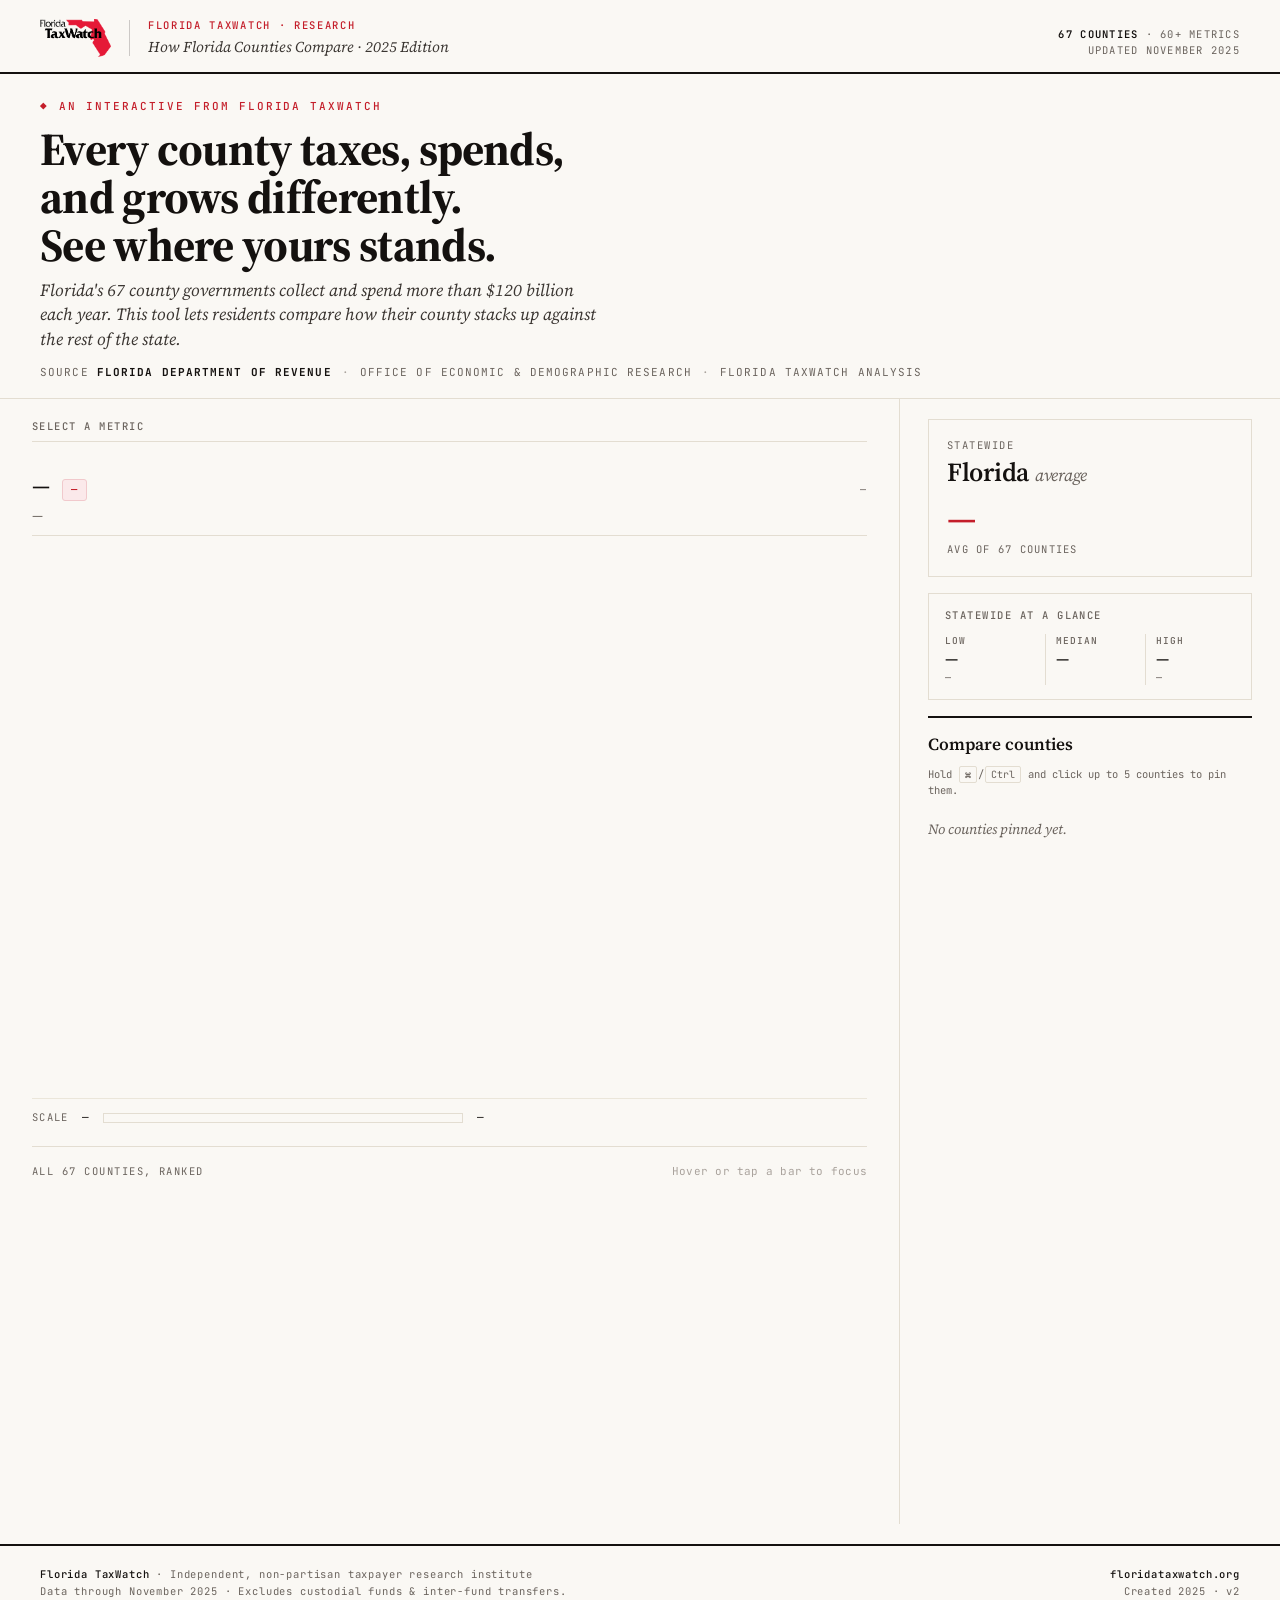
==== index.html @ e5dcfdbc "Add files via upload" ====
<!DOCTYPE html>
<html lang="en">
<head>
<meta charset="UTF-8">
<meta name="viewport" content="width=device-width, initial-scale=1.0">
<title>How Florida Counties Compare · Florida TaxWatch</title>
<link rel="icon" type="image/svg+xml" href="./assets/fl-favicon.svg">
<link href="https://fonts.googleapis.com/css2?family=Source+Serif+4:opsz,wght@8..60,400;8..60,600;8..60,700&family=Inter:wght@400;500;600;700&family=JetBrains+Mono:wght@400;500&display=swap" rel="stylesheet">
<script src="https://d3js.org/d3.v7.min.js"></script>
<style>
  :root {
    --red:       #c41e2a;
    --red-dark:  #8f1620;
    --red-deep:  #5c0e16;
    --ink:       #14110f;
    --ink-mid:   #3b3632;
    --ink-soft:  #6b645e;
    --ink-faint: #a9a29c;
    --paper:     #faf8f4;
    --paper-2:   #f2ede4;
    --rule:      #e3ddd1;
    --rule-soft: #ebe6da;
    --navy:      #1a365d;
    --ok:        #2d6a4f;
    --serif:     "Source Serif 4", Georgia, "Times New Roman", serif;
    --sans:      "Inter", -apple-system, BlinkMacSystemFont, "Segoe UI", sans-serif;
    --mono:      "JetBrains Mono", ui-monospace, "SF Mono", Consolas, monospace;
  }
  *, *::before, *::after { box-sizing: border-box; }
  html, body { margin: 0; padding: 0; background: var(--paper); color: var(--ink); font-family: var(--sans); font-size: 15px; line-height: 1.5; -webkit-font-smoothing: antialiased; }

  .masthead { border-bottom: 2px solid var(--ink); padding: 18px 40px 14px; display: flex; align-items: flex-end; justify-content: space-between; gap: 32px; background: var(--paper); }
  .masthead-left { display: flex; align-items: center; gap: 18px; }
  .masthead img { height: 38px; width: auto; }
  .masthead .brand-rule { width: 1px; height: 36px; background: var(--ink); opacity: 0.2; }
  .masthead .brand-text { display: flex; flex-direction: column; }
  .masthead .kicker { font-family: var(--mono); font-size: 10.5px; letter-spacing: 0.16em; text-transform: uppercase; color: var(--red); font-weight: 500; }
  .masthead .edition { font-family: var(--serif); font-size: 15px; color: var(--ink-mid); font-style: italic; margin-top: 2px; }
  .masthead-right { font-family: var(--mono); font-size: 10.5px; letter-spacing: 0.12em; text-transform: uppercase; color: var(--ink-soft); text-align: right; }
  .masthead-right strong { color: var(--ink); font-weight: 600; }

  .headline-wrap { padding: 24px 40px 18px; border-bottom: 1px solid var(--rule); max-width: 1600px; margin: 0 auto; }
  .eyebrow { font-family: var(--mono); font-size: 11px; letter-spacing: 0.18em; text-transform: uppercase; color: var(--red); font-weight: 500; margin-bottom: 10px; }
  .eyebrow::before { content: "◆"; margin-right: 10px; color: var(--red); }
  h1.headline { font-family: var(--serif); font-size: clamp(30px, 3.6vw, 46px); font-weight: 700; line-height: 1.05; letter-spacing: -0.015em; margin: 0 0 8px; color: var(--ink); max-width: 24ch; text-wrap: balance; }
  .deck { font-family: var(--serif); font-size: 17px; font-weight: 400; font-style: italic; color: var(--ink-mid); max-width: 62ch; line-height: 1.45; margin: 0; text-wrap: pretty; }
  .byline { font-family: var(--mono); font-size: 11px; letter-spacing: 0.1em; text-transform: uppercase; color: var(--ink-soft); margin-top: 12px; }
  .byline .sep { color: var(--ink-faint); margin: 0 10px; }

  .main { display: grid; grid-template-columns: minmax(0, 1fr) 380px; gap: 0; max-width: 1600px; margin: 0 auto; }
  .map-col { border-right: 1px solid var(--rule); padding: 20px 32px 32px; min-width: 0; }
  .side-col { padding: 20px 28px 32px; background: var(--paper); }

  .metric-picker-wrap { margin-bottom: 10px; }
  .picker-label { display: block; font-family: var(--mono); font-size: 10.5px; letter-spacing: 0.14em; text-transform: uppercase; color: var(--ink-soft); margin-bottom: 6px; font-weight: 500; }
  .group-tabs { display: flex; flex-wrap: wrap; gap: 0; border-bottom: 1px solid var(--rule); margin-bottom: 10px; }
  .group-tab { font-family: var(--sans); font-size: 13px; font-weight: 500; color: var(--ink-soft); background: none; border: none; padding: 8px 14px 10px; cursor: pointer; border-bottom: 2px solid transparent; margin-bottom: -1px; transition: all 0.15s ease; }
  .group-tab:hover { color: var(--ink); }
  .group-tab.active { color: var(--red); border-bottom-color: var(--red); font-weight: 600; }

  .metric-row { display: flex; flex-wrap: wrap; gap: 6px; margin-bottom: 16px; }
  .metric-chip { font-family: var(--sans); font-size: 12.5px; padding: 6px 12px; border: 1px solid var(--rule); background: var(--paper); color: var(--ink-mid); border-radius: 999px; cursor: pointer; transition: all 0.12s ease; white-space: nowrap; font-weight: 500; }
  .metric-chip:hover { border-color: var(--ink-soft); color: var(--ink); }
  .metric-chip.active { background: var(--ink); color: var(--paper); border-color: var(--ink); }

  /* Tighter readout — title row spans full width; meta-pill drops under year chip */
  .readout { padding: 4px 0 10px; border-bottom: 1px solid var(--rule); margin-bottom: 14px; }
  .readout-title-row { display: flex; align-items: baseline; gap: 12px; flex-wrap: wrap; margin-bottom: 6px; }
  .readout h2 { font-family: var(--serif); font-size: 22px; font-weight: 600; margin: 0; line-height: 1.2; letter-spacing: -0.01em; color: var(--ink); text-wrap: balance; flex: 0 1 auto; }
  .year-chip { font-family: var(--mono); font-size: 10.5px; letter-spacing: 0.1em; text-transform: uppercase; color: var(--red); background: #fbe9ea; border: 1px solid #f1c9cc; padding: 2px 8px; border-radius: 3px; font-weight: 500; white-space: nowrap; }
  .readout .meta-pill { font-family: var(--mono); font-size: 10px; letter-spacing: 0.1em; text-transform: uppercase; color: var(--ink-soft); white-space: nowrap; margin-left: auto; }
  .readout .meta-pill strong { color: var(--ink); font-weight: 600; }
  .readout .readout-sub { font-family: var(--serif); font-style: italic; font-size: 13.5px; color: var(--ink-soft); line-height: 1.4; max-width: 90ch; margin: 0; }

  /* Centered variant for special (pie/line) views — title fills width, no meta pill in header, year chip drops to its own line */
  .readout.readout-centered .readout-title-row { justify-content: center; flex-direction: column; align-items: center; gap: 6px; }
  .readout.readout-centered .readout-title-row h2 { text-align: center; }
  .readout.readout-centered .meta-pill { display: none; }
  .readout.readout-centered .readout-sub { text-align: center; max-width: 70ch; margin: 0 auto; }

  /* Source caption under special chart */
  .chart-caption { font-family: var(--mono); font-size: 10.5px; letter-spacing: 0.08em; color: var(--ink-soft); text-align: center; padding: 10px 12px 0; line-height: 1.5; max-width: 80ch; margin: 0 auto; }

  .map-frame { position: relative; background: var(--paper); display: flex; flex-direction: column; }
  .map-frame.has-map { min-height: 500px; }
  #florida-map, #special-chart { width: 100%; height: 540px; display: block; }
  #special-chart { display: none; }
  .county-path { fill: var(--rule-soft); stroke: var(--paper); stroke-width: 0.6; cursor: pointer; transition: opacity 0.15s ease, stroke-width 0.12s ease; }
  .county-path:hover { stroke: var(--ink); stroke-width: 1.4; }
  .county-path.selected { stroke: var(--ink); stroke-width: 2; }
  .county-path.compared { stroke: var(--red); stroke-width: 2; }
  .county-path.city-host { stroke: var(--red); stroke-width: 1.6; }

  /* Special charts */
  .sc-axis text { font-family: var(--mono); font-size: 10px; fill: var(--ink-soft); }
  .sc-axis line, .sc-axis path { stroke: var(--rule); }
  .sc-gridline { stroke: var(--rule-soft); stroke-dasharray: 2 3; }
  .sc-area { opacity: 0.85; }
  .sc-line { fill: none; stroke-width: 2; }
  .sc-label { font-family: var(--sans); font-size: 11px; font-weight: 500; fill: var(--ink); }
  .sc-pie-label { font-family: var(--sans); font-size: 12px; fill: var(--ink); }
  .sc-pie-pct { font-family: var(--serif); font-size: 15px; font-weight: 600; fill: var(--ink); }
  .sc-pie-slice { stroke: var(--paper); stroke-width: 2; }

  .legend { display: flex; align-items: center; gap: 14px; padding: 10px 0 0; border-top: 1px solid var(--rule-soft); margin-top: 8px; }
  .legend-title { font-family: var(--mono); font-size: 10.5px; letter-spacing: 0.12em; text-transform: uppercase; color: var(--ink-soft); }
  .legend-bar { display: flex; flex: 1; max-width: 360px; height: 10px; border: 1px solid var(--rule); }
  .legend-bar > div { flex: 1; height: 100%; }
  .legend-ends { font-family: var(--mono); font-size: 11px; color: var(--ink); font-variant-numeric: tabular-nums; }

  .tooltip { position: fixed; background: var(--ink); color: var(--paper); padding: 10px 14px; border-radius: 2px; pointer-events: none; font-size: 12.5px; line-height: 1.4; z-index: 1000; opacity: 0; transition: opacity 0.12s; max-width: 300px; box-shadow: 0 6px 24px rgba(0,0,0,0.18); }
  .tooltip.visible { opacity: 1; }
  .tooltip .tt-name { font-family: var(--serif); font-size: 15px; font-weight: 600; margin-bottom: 4px; }
  .tooltip .tt-value { font-family: var(--mono); font-size: 14px; color: #ffb8b8; font-weight: 500; margin: 3px 0; }
  .tooltip .tt-paired { font-family: var(--mono); font-size: 12px; color: #c9bfb5; margin-top: 2px; }
  .tooltip .tt-rank { font-family: var(--mono); font-size: 10.5px; letter-spacing: 0.1em; text-transform: uppercase; color: #c9bfb5; margin-top: 4px; }
  .tooltip .tt-hint { font-family: var(--mono); font-size: 10px; color: #9b928a; margin-top: 6px; letter-spacing: 0.08em; text-transform: uppercase; }

  .focus-card { border: 1px solid var(--rule); padding: 18px; margin-bottom: 16px; background: var(--paper); }
  .focus-card.empty { background: var(--paper-2); border-style: dashed; }
  .focus-eyebrow { font-family: var(--mono); font-size: 10.5px; letter-spacing: 0.14em; text-transform: uppercase; color: var(--ink-soft); margin-bottom: 4px; }
  .focus-name { font-family: var(--serif); font-size: 26px; font-weight: 600; line-height: 1.1; letter-spacing: -0.01em; color: var(--ink); margin: 0 0 14px; }
  .focus-name .county-word { font-style: italic; font-weight: 400; color: var(--ink-soft); font-size: 17px; }
  .focus-value { font-family: var(--serif); font-size: 36px; font-weight: 700; color: var(--red); line-height: 1; letter-spacing: -0.02em; font-variant-numeric: tabular-nums; }
  .focus-value-label { font-family: var(--mono); font-size: 10.5px; letter-spacing: 0.12em; text-transform: uppercase; color: var(--ink-soft); margin-top: 6px; }
  .focus-paired { margin-top: 12px; padding-top: 10px; border-top: 1px dashed var(--rule); }
  .focus-paired .fp-label { font-family: var(--mono); font-size: 10px; letter-spacing: 0.12em; text-transform: uppercase; color: var(--ink-soft); }
  .focus-paired .fp-value { font-family: var(--serif); font-size: 20px; font-weight: 600; color: var(--ink-mid); }
  .focus-stats { display: grid; grid-template-columns: repeat(2, 1fr); gap: 14px; margin-top: 14px; padding-top: 12px; border-top: 1px solid var(--rule-soft); }
  .stat-label { font-family: var(--mono); font-size: 10px; letter-spacing: 0.12em; text-transform: uppercase; color: var(--ink-soft); margin-bottom: 4px; }
  .stat-value { font-family: var(--serif); font-size: 19px; font-weight: 600; color: var(--ink); line-height: 1.1; }
  .stat-value.pos { color: var(--red); }
  .stat-value.neg { color: var(--ok); }

  .percentile { margin-top: 12px; }
  .percentile-track { position: relative; height: 4px; background: var(--rule); }
  .percentile-fill { position: absolute; left: 0; top: 0; height: 100%; background: var(--red); }
  .percentile-tick { position: absolute; top: -3px; width: 2px; height: 10px; background: var(--ink); transform: translateX(-1px); }
  .percentile-labels { display: flex; justify-content: space-between; font-family: var(--mono); font-size: 9.5px; letter-spacing: 0.1em; text-transform: uppercase; color: var(--ink-soft); margin-top: 6px; }

  .strip { border: 1px solid var(--rule); padding: 14px 16px; margin-bottom: 16px; background: var(--paper); }
  .strip-title { font-family: var(--mono); font-size: 10.5px; letter-spacing: 0.14em; text-transform: uppercase; color: var(--ink-soft); margin-bottom: 10px; font-weight: 500; }
  .strip-row { display: grid; grid-template-columns: repeat(3, 1fr); gap: 10px; }
  .strip-cell { border-left: 1px solid var(--rule); padding-left: 10px; }
  .strip-cell:first-child { border-left: none; padding-left: 0; }
  .strip-cell .sc-label { font-family: var(--mono); font-size: 9.5px; letter-spacing: 0.1em; text-transform: uppercase; color: var(--ink-soft); margin-bottom: 2px; }
  .strip-cell .sc-value { font-family: var(--serif); font-size: 16px; font-weight: 600; color: var(--ink); line-height: 1.1; }
  .strip-cell .sc-county { font-family: var(--mono); font-size: 10px; color: var(--ink-soft); margin-top: 2px; }

  .compare { border-top: 2px solid var(--ink); padding-top: 14px; }
  .compare-head { display: flex; justify-content: space-between; align-items: baseline; margin-bottom: 10px; }
  .compare-head h3 { font-family: var(--serif); font-size: 17px; font-weight: 600; margin: 0; }
  .compare-hint { font-family: var(--mono); font-size: 10.5px; color: var(--ink-soft); margin-bottom: 10px; line-height: 1.5; }
  .compare-hint kbd { font-family: var(--mono); font-size: 10px; padding: 1px 5px; border: 1px solid var(--rule); background: var(--paper); border-radius: 2px; margin: 0 1px; }
  .compare-row { display: grid; grid-template-columns: 16px 1fr auto; gap: 10px; align-items: center; padding: 8px 0; border-bottom: 1px solid var(--rule-soft); }
  .compare-row:last-child { border-bottom: none; }
  .compare-row .swatch { width: 8px; height: 8px; border-radius: 50%; }
  .compare-row .cr-name { font-family: var(--serif); font-size: 15px; font-weight: 500; }
  .compare-row .cr-value { font-family: var(--mono); font-size: 13px; font-weight: 500; font-variant-numeric: tabular-nums; text-align: right; }
  .compare-row .cr-rank { font-family: var(--mono); font-size: 10px; color: var(--ink-soft); letter-spacing: 0.08em; text-transform: uppercase; }
  .compare-bar-wrap { grid-column: 1 / -1; height: 4px; background: var(--rule-soft); margin-top: 6px; }
  .compare-bar-fill { height: 100%; }
  .compare-clear { font-family: var(--mono); font-size: 10.5px; letter-spacing: 0.1em; text-transform: uppercase; background: none; border: none; color: var(--ink-soft); cursor: pointer; padding: 2px 4px; }
  .compare-clear:hover { color: var(--red); }

  .ranked { margin-top: 20px; border-top: 1px solid var(--rule); padding-top: 16px; }
  .ranked.hidden { display: none; }
  .ranked-title { font-family: var(--mono); font-size: 10.5px; letter-spacing: 0.14em; text-transform: uppercase; color: var(--ink-soft); margin-bottom: 12px; display: flex; justify-content: space-between; align-items: baseline; flex-wrap: wrap; gap: 10px; }
  .ranked-title .hint { text-transform: none; letter-spacing: 0.02em; color: var(--ink-faint); font-size: 11px; }
  .ranked-legend { display: flex; gap: 12px; font-family: var(--mono); font-size: 10px; color: var(--ink-soft); text-transform: uppercase; letter-spacing: 0.08em; }
  .ranked-legend .sw { display: inline-block; width: 10px; height: 10px; margin-right: 4px; vertical-align: middle; }
  .ranked-svg { width: 100%; height: 300px; display: block; }
  .ranked-svg .bar { fill: var(--red); opacity: 0.55; }
  .ranked-svg .bar.hot { opacity: 1; }
  .ranked-svg .bar.selected { fill: var(--ink); opacity: 1; }
  .ranked-svg .bar:hover { opacity: 0.85; }
  .ranked-svg .bar-paired { fill: var(--navy); opacity: 0.45; }
  .ranked-svg .label { font-family: var(--mono); font-size: 8.5px; fill: var(--ink-mid); }
  .ranked-svg .axis text { font-family: var(--mono); font-size: 10px; fill: var(--ink-soft); }
  .ranked-svg .axis line, .ranked-svg .axis path { stroke: var(--rule); }
  .ranked-svg .gridline { stroke: var(--rule-soft); stroke-dasharray: 2 3; }

  .colophon { border-top: 2px solid var(--ink); padding: 20px 40px; margin-top: 20px; font-family: var(--mono); font-size: 10.5px; letter-spacing: 0.08em; color: var(--ink-soft); line-height: 1.6; display: flex; justify-content: space-between; gap: 32px; flex-wrap: wrap; }
  .colophon strong { color: var(--ink); font-weight: 500; }

  @media (max-width: 1000px) {
    .main { grid-template-columns: 1fr; }
    .map-col { border-right: none; border-bottom: 1px solid var(--rule); }
    #florida-map, #special-chart { height: 440px; }
  }
</style>
</head>
<body>

<header class="masthead">
  <div class="masthead-left">
    <img src="./assets/ftw-logo-black.png" alt="Florida TaxWatch">
    <div class="brand-rule"></div>
    <div class="brand-text">
      <span class="kicker">Florida TaxWatch · Research</span>
      <span class="edition">How Florida Counties Compare · 2025 Edition</span>
    </div>
  </div>
  <div class="masthead-right">
    <strong>67 Counties</strong> · 60+ Metrics<br>
    Updated November 2025
  </div>
</header>

<section class="headline-wrap">
  <div class="eyebrow">An interactive from Florida TaxWatch</div>
  <h1 class="headline">Every county taxes, spends, and grows differently. See where yours stands.</h1>
  <p class="deck">Florida's 67 county governments collect and spend more than $120 billion each year. This tool lets residents compare how their county stacks up against the rest of the state.</p>
  <div class="byline">
    Source <strong style="color:var(--ink)">Florida Department of Revenue</strong><span class="sep">·</span>Office of Economic &amp; Demographic Research<span class="sep">·</span>Florida TaxWatch analysis
  </div>
</section>

<main class="main">
  <section class="map-col">
    <div class="metric-picker-wrap">
      <span class="picker-label">Select a metric</span>
      <div class="group-tabs" id="group-tabs"></div>
      <div class="metric-row" id="metric-row"></div>
    </div>

    <div class="readout">
      <div class="readout-title-row">
        <h2 id="metric-name">—</h2>
        <span class="year-chip" id="year-chip">—</span>
        <div class="meta-pill" id="metric-meta">—</div>
      </div>
      <div class="readout-sub" id="metric-desc">—</div>
    </div>

    <div class="map-frame">
      <svg id="florida-map" role="img" aria-label="Florida counties map"></svg>
      <svg id="special-chart" role="img" aria-label="Supplementary chart"></svg>
      <div class="legend" id="legend-wrap">
        <span class="legend-title">Scale</span>
        <span class="legend-ends" id="legend-min">—</span>
        <div class="legend-bar" id="legend-bar"></div>
        <span class="legend-ends" id="legend-max">—</span>
      </div>
      <div class="chart-caption" id="chart-caption" style="display:none;"></div>
    </div>

    <div class="ranked" id="ranked-wrap">
      <div class="ranked-title">
        <span>All 67 counties, ranked</span>
        <div class="ranked-legend" id="ranked-legend"></div>
        <span class="hint">Hover or tap a bar to focus</span>
      </div>
      <svg class="ranked-svg" id="ranked-chart"></svg>
    </div>
  </section>

  <aside class="side-col">
    <div class="focus-card" id="focus-card">
      <div class="focus-eyebrow" id="focus-eyebrow">STATEWIDE</div>
      <div class="focus-name" id="focus-name">Florida <span class="county-word">average</span></div>
      <div>
        <div class="focus-value" id="focus-value">—</div>
        <div class="focus-value-label" id="focus-value-label">AVG OF 67 COUNTIES</div>
      </div>
      <div class="focus-paired" id="focus-paired" style="display:none;">
        <div class="fp-label" id="fp-label">—</div>
        <div class="fp-value" id="fp-value">—</div>
      </div>
      <div class="focus-stats" id="focus-stats" style="display:none;">
        <div>
          <div class="stat-label">Rank</div>
          <div class="stat-value" id="stat-rank">—</div>
        </div>
        <div>
          <div class="stat-label">vs. statewide avg</div>
          <div class="stat-value" id="stat-vs-avg">—</div>
        </div>
      </div>
      <div class="percentile" id="percentile" style="display:none;">
        <div class="percentile-track">
          <div class="percentile-fill" id="percentile-fill"></div>
          <div class="percentile-tick" id="percentile-tick"></div>
        </div>
        <div class="percentile-labels">
          <span>Lowest</span>
          <span id="percentile-label">—</span>
          <span>Highest</span>
        </div>
      </div>
    </div>

    <div class="strip" id="strip">
      <div class="strip-title">Statewide at a glance</div>
      <div class="strip-row">
        <div class="strip-cell">
          <div class="sc-label">Low</div>
          <div class="sc-value" id="strip-min">—</div>
          <div class="sc-county" id="strip-min-c">—</div>
        </div>
        <div class="strip-cell">
          <div class="sc-label">Median</div>
          <div class="sc-value" id="strip-med">—</div>
        </div>
        <div class="strip-cell">
          <div class="sc-label">High</div>
          <div class="sc-value" id="strip-max">—</div>
          <div class="sc-county" id="strip-max-c">—</div>
        </div>
      </div>
    </div>

    <div class="compare">
      <div class="compare-head">
        <h3>Compare counties</h3>
        <button class="compare-clear" id="compare-clear" style="display:none;">Clear</button>
      </div>
      <div class="compare-hint">
        Hold <kbd>⌘</kbd>/<kbd>Ctrl</kbd> and click up to 5 counties to pin them.
      </div>
      <div id="compare-list">
        <div style="font-family:var(--serif); font-style:italic; font-size:14px; color:var(--ink-soft); padding:10px 0;">No counties pinned yet.</div>
      </div>
    </div>
  </aside>
</main>

<footer class="colophon">
  <div>
    <strong>Florida TaxWatch</strong> · Independent, non-partisan taxpayer research institute<br>
    Data through November 2025 · Excludes custodial funds &amp; inter-fund transfers.
  </div>
  <div style="text-align:right;">
    <strong>floridataxwatch.org</strong><br>
    Created 2025 · v2
  </div>
</footer>

<div class="tooltip" id="tooltip"></div>

<script src="./shared/florida-data.js"></script>
<script src="./shared/property-tax-data.js"></script>
<script src="./shared/municipal-expenditure-data.js"></script>
<script>
(async () => {
  const TT = document.getElementById('tooltip');
  const MAP = document.getElementById('florida-map');
  const SC = document.getElementById('special-chart');
  const { counties, geo, stats, METRICS } = await window.FloridaData.loadFlorida();
  const { fmt, fmtCompact } = window.FloridaData;

  // ── Aggregate city-level growth from per-county municipalGrowth arrays.
  // Produces c.cityGrowth50 — the median 10-yr growth across that county's
  // top cities (so the metric colors the map meaningfully).
  counties.forEach(c => {
    const arr = Array.isArray(c.municipalGrowth) ? c.municipalGrowth : [];
    const growths = arr.map(x => x && (x.growth2014_2024 ?? x.growth)).filter(v => v != null && !isNaN(v));
    if (growths.length) {
      const sorted = [...growths].sort((a, b) => a - b);
      c.cityGrowth50 = sorted[Math.floor(sorted.length / 2)];
      c.cityGrowth50Detail = arr;
    }
  });
  // Recompute stats + ranks for cityGrowth50
  {
    const key = 'cityGrowth50';
    const vals = counties.map(c => c[key]).filter(v => v != null);
    if (vals.length) {
      const sorted = [...vals].sort((a, b) => a - b);
      stats[key] = {
        min: sorted[0], max: sorted[sorted.length - 1],
        median: sorted[Math.floor(sorted.length / 2)],
        mean: vals.reduce((a, b) => a + b, 0) / vals.length, count: vals.length,
      };
      [...counties].filter(c => c[key] != null).sort((a, b) => b[key] - a[key])
        .forEach((c, i) => { c.ranks = c.ranks || {}; c.ranks[key] = i + 1; });
    }
  }

  // Build group map
  const groups = {};
  for (const [key, m] of Object.entries(METRICS)) {
    if (m.hidden) continue;
    (groups[m.group] = groups[m.group] || []).push({ key, ...m });
  }
  const groupOrder = ["Property tax", "Other taxes & fees", "County & Municipal Revenue", "County & Municipal Expenditure", "Population & Miscellaneous"];

  let currentGroup = "Property tax";
  let currentMetric = "perCapitaTotalPropertyTaxLevies";
  let selected = null;
  let compared = [];
  const compareColors = ["#c41e2a", "#1a365d", "#8f1620", "#2d6a4f", "#c9a227"];

  // ── Picker
  const tabsEl = document.getElementById('group-tabs');
  const rowEl = document.getElementById('metric-row');
  function renderTabs() {
    tabsEl.innerHTML = '';
    for (const g of groupOrder) {
      if (!groups[g]) continue;
      const b = document.createElement('button');
      b.className = 'group-tab' + (g === currentGroup ? ' active' : '');
      b.textContent = g;
      b.onclick = () => { currentGroup = g; currentMetric = groups[g][0].key; renderTabs(); renderChips(); applyMetric(); };
      tabsEl.appendChild(b);
    }
  }
  function renderChips() {
    rowEl.innerHTML = '';
    for (const m of groups[currentGroup]) {
      const c = document.createElement('button');
      c.className = 'metric-chip' + (m.key === currentMetric ? ' active' : '');
      c.textContent = m.short;
      c.onclick = () => { currentMetric = m.key; renderChips(); applyMetric(); };
      rowEl.appendChild(c);
    }
  }

  // ── Map
  const WIDTH = MAP.clientWidth || 900, HEIGHT = 540;
  MAP.setAttribute('viewBox', `0 0 ${WIDTH} ${HEIGHT}`);
  MAP.setAttribute('preserveAspectRatio', 'xMidYMid meet');
  const projection = d3.geoMercator().fitSize([WIDTH - 30, HEIGHT - 30], geo);
  const path = d3.geoPath(projection);
  const svg = d3.select(MAP);
  const mapG = svg.append('g').attr('transform', 'translate(15, 15)');
  const paths = mapG.selectAll('path').data(geo.features, d => d.id).enter().append('path')
    .attr('class', 'county-path').attr('d', path)
    .on('mouseenter', (ev, f) => showTT(ev, f))
    .on('mousemove', positionTT)
    .on('mouseleave', () => TT.classList.remove('visible'))
    .on('click', (ev, f) => {
      const c = counties.find(c => c.fips === f.id);
      if (!c) return;
      if (ev.ctrlKey || ev.metaKey || ev.shiftKey) toggleCompare(c); else selectCounty(c);
    });

  // ── Color scale
  function makeScale(key) {
    const s = stats[key]; if (!s) return () => '#eee';
    const inter = d3.interpolateRgb('#f6e6e2', '#5c0e16');
    const scale = d3.scaleSequential(inter).domain([s.min, s.max]).clamp(true);
    scale.norm = inter; return scale;
  }
  function buildLegend(scale) {
    const LEG = document.getElementById('legend-bar'); LEG.innerHTML = '';
    for (let i = 0; i < 9; i++) { const d = document.createElement('div'); d.style.background = scale(i / 8); LEG.appendChild(d); }
  }

  function applyMetric() {
    const key = currentMetric, m = METRICS[key];

    // Readout — strip any trailing 4-digit year so it's not duplicated by the year chip
    const titleText = (m.label || '').replace(/\s+(19|20)\d{2}\s*$/, '');
    document.getElementById('metric-name').textContent = titleText;
    document.getElementById('year-chip').textContent = m.year || '';
    document.getElementById('metric-desc').textContent = m.desc || '';
    // Meta pill shows group only — full source gets its own line under the chart.
    document.getElementById('metric-meta').innerHTML = `<strong>${m.group.toUpperCase()}</strong>`;

    // Centered, chart-style readout for ALL views (map + pie + line) — title,
    // year chip, and subtitle stack centered; source caption lives below the
    // chart/map for consistency.
    document.querySelector('.readout').classList.add('readout-centered');
    const caption = document.getElementById('chart-caption');
    if (m.source) {
      caption.textContent = 'Source: ' + m.source;
      caption.style.display = '';
    } else {
      caption.style.display = 'none';
    }

    // Special metric? Show SC chart, hide map+legend+ranked
    if (m.special) {
      MAP.style.display = 'none';
      SC.style.display = 'block';
      document.querySelector('.map-frame').classList.remove('has-map');
      document.getElementById('legend-wrap').style.display = 'none';
      document.getElementById('ranked-wrap').classList.add('hidden');
      document.getElementById('strip').style.display = 'none';
      renderSpecial(m);
      updateFocus(); renderCompare();
      return;
    }

    MAP.style.display = 'block';
    SC.style.display = 'none';
    document.querySelector('.map-frame').classList.add('has-map');
    document.getElementById('legend-wrap').style.display = '';
    document.getElementById('ranked-wrap').classList.remove('hidden');
    document.getElementById('strip').style.display = '';

    const s = stats[key]; const scale = makeScale(key);
    paths.transition().duration(300).attr('fill', f => {
      const c = counties.find(c => c.fips === f.id); const v = c ? c[key] : null;
      return v == null ? '#e5ded0' : scale(v);
    });
    buildLegend(scale.norm);
    document.getElementById('legend-min').textContent = fmtCompact(s?.min, m.format);
    document.getElementById('legend-max').textContent = fmtCompact(s?.max, m.format);

    // Strip
    const minC = counties.find(c => c[key] === s?.min);
    const maxC = counties.find(c => c[key] === s?.max);
    document.getElementById('strip-min').textContent = fmt(s?.min, m.format);
    document.getElementById('strip-min-c').textContent = minC?.name || '';
    document.getElementById('strip-med').textContent = fmt(s?.median, m.format);
    document.getElementById('strip-max').textContent = fmt(s?.max, m.format);
    document.getElementById('strip-max-c').textContent = maxC?.name || '';

    updateFocus(); renderCompare(); renderRanked();
  }

  // ── Special charts ───────────────────────────────────────
  function renderSpecial(m) {
    const W = SC.clientWidth || 900;
    // Pie charts are naturally shorter than the 540px map — shrink the SVG
    // so the pie sits just under the readout instead of drifting to the
    // bottom of the 540px frame, leaving a huge gap above it.
    const isPie = m.special === 'percentLevies' || m.special === 'percentTaxable'
      || m.special === 'percentRevenueCounty' || m.special === 'percentRevenueMunicipal'
      || m.special === 'percentExpenditureCounty' || m.special === 'percentExpenditureMunicipal';
    const isRateTiers = m.special === 'rateTiers';
    const isCityList = m.special === 'cityList';
    const isCityGrowth = m.special === 'cityGrowth';
    const isCityListGrowth = m.special === 'cityListGrowth';
    const H = isPie ? 380 : (isRateTiers ? 560 : (isCityList ? 980 : (isCityGrowth ? 1180 : (isCityListGrowth ? 1480 : 540))));
    SC.style.height = H + 'px';
    SC.setAttribute('viewBox', `0 0 ${W} ${H}`);
    SC.setAttribute('preserveAspectRatio', 'xMidYMid meet');
    const root = d3.select(SC); root.selectAll('*').remove();

    if (m.special === 'statewideGrowth') renderStatewideGrowth(root, W, H);
    else if (m.special === 'percentLevies') renderPie(root, W, H, window.FloridaPercentLevies, 'percent', '$ Billions · % of total');
    else if (m.special === 'percentTaxable') renderPie(root, W, H, window.FloridaPercentTaxable, 'percent', '% of statewide taxable value');
    else if (m.special === 'percentRevenueCounty') renderPie(root, W, H, window.FloridaCountyRevenueBySource, 'percent', '$ Millions · % of total · Total $59.2B');
    else if (m.special === 'percentRevenueMunicipal') renderPie(root, W, H, window.FloridaMunicipalRevenueBySource, 'percent', '$ Millions · % of total · Total $48.2B');
    else if (m.special === 'percentExpenditureCounty') renderPie(root, W, H, window.FloridaCountyExpenditureBySource, 'percent', '$ Millions · % of total · Total $50.5B');
    else if (m.special === 'percentExpenditureMunicipal') renderPie(root, W, H, window.FloridaMunicipalExpenditureBySource, 'percent', '$ Millions · % of total · Total $40.3B');
    else if (m.special === 'cityList') renderCityList(root, W, H, counties);
    else if (m.special === 'rateTiers') renderRateTiers(root, W, H, window.FloridaRateTiers[m.rateTiersKey], m);
    else if (m.special === 'cityGrowth') {
      renderCityGrowthList(root, W, H);
    }
    else if (m.special === 'cityListGrowth') {
      renderCityExpenditureGrowth(root, W, H);
    }
  }

  function renderStatewideGrowth(root, W, H) {
    const data = window.FloridaStatewideGrowth;
    const mL = 70, mR = 180, mT = 30, mB = 50;
    const years = data.map(d => d.fy);
    const x = d3.scalePoint().domain(years).range([mL, W - mR]);
    const y = d3.scaleLinear().domain([0, d3.max(data, d => d.total) * 1.05]).range([H - mB, mT]);

    // gridlines + y-axis
    const ticks = y.ticks(6);
    root.append('g').selectAll('line').data(ticks).enter().append('line').attr('class', 'sc-gridline')
      .attr('x1', mL).attr('x2', W - mR).attr('y1', d => y(d)).attr('y2', d => y(d));
    const yAxis = root.append('g').attr('class', 'sc-axis').attr('transform', `translate(${mL},0)`);
    yAxis.call(d3.axisLeft(y).ticks(6).tickFormat(v => '$' + (v / 1000).toFixed(0) + 'B'));
    yAxis.select('.domain').remove();

    // x-axis — every 5 years
    const xAxis = root.append('g').attr('class', 'sc-axis').attr('transform', `translate(0,${H - mB})`);
    xAxis.call(d3.axisBottom(x).tickValues(years.filter((_, i) => i % 4 === 0 || i === years.length - 1)));

    // Lines by jurisdiction
    const series = [
      { key: 'counties', label: 'Counties', color: '#c41e2a' },
      { key: 'schools', label: 'School Districts', color: '#1a365d' },
      { key: 'municipalities', label: 'Cities', color: '#c9a227' },
      { key: 'special', label: 'Ind. Special Districts', color: '#2d6a4f' },
      { key: 'total', label: 'Total', color: '#14110f' },
    ];
    const line = d3.line().x(d => x(d.fy));
    const last = data[data.length - 1];

    // Draw lines first
    series.forEach(s => {
      root.append('path').datum(data).attr('class', 'sc-line')
        .attr('stroke', s.color)
        .attr('stroke-width', s.key === 'total' ? 3 : 1.6)
        .attr('d', line.y(d => y(d[s.key])));
    });

    // ── End-label placement with collision avoidance ───────
    // Each label wants to sit at its series' terminal y. When two series end
    // at nearly the same value, stack them with a minimum gap and draw a
    // small connector from the true endpoint to the shifted label.
    const MIN_GAP = 14;
    const labels = series.map(s => ({
      s,
      yTrue: y(last[s.key]),
      yLabel: y(last[s.key]),
    }));
    // Sort by true y (top to bottom) and push labels down when they collide
    labels.sort((a, b) => a.yTrue - b.yTrue);
    for (let i = 1; i < labels.length; i++) {
      const prev = labels[i - 1], cur = labels[i];
      if (cur.yLabel - prev.yLabel < MIN_GAP) cur.yLabel = prev.yLabel + MIN_GAP;
    }
    // If the stack overshoots the bottom, rebalance upward
    const bottom = H - mB;
    if (labels[labels.length - 1].yLabel > bottom - 4) {
      labels[labels.length - 1].yLabel = bottom - 4;
      for (let i = labels.length - 2; i >= 0; i--) {
        if (labels[i + 1].yLabel - labels[i].yLabel < MIN_GAP) {
          labels[i].yLabel = labels[i + 1].yLabel - MIN_GAP;
        }
      }
    }

    labels.forEach(({ s, yTrue, yLabel }) => {
      const lx = x(last.fy) + 8;
      // Connector line when label is shifted from its true y
      if (Math.abs(yLabel - yTrue) > 2) {
        root.append('line')
          .attr('x1', x(last.fy) + 1).attr('y1', yTrue)
          .attr('x2', lx - 2).attr('y2', yLabel)
          .attr('stroke', s.color).attr('stroke-width', 0.8).attr('opacity', 0.5);
      }
      root.append('text').attr('class', 'sc-label')
        .attr('x', lx).attr('y', yLabel)
        .attr('dy', '0.35em').attr('fill', s.color)
        .attr('font-weight', s.key === 'total' ? 700 : 500)
        .text(`${s.label} · $${(last[s.key] / 1000).toFixed(1)}B`);
    });

    // Title annotation
    root.append('text').attr('class', 'sc-label').attr('x', mL).attr('y', mT - 10)
      .attr('fill', '#6b645e').attr('font-size', 11).attr('font-family', 'JetBrains Mono')
      .text('Statewide property tax levies, $ in billions, FY 2000–01 through FY 2024–25');
  }

  function renderPie(root, W, H, data, format, subtitle) {
    const colors = ['#c41e2a', '#1a365d', '#c9a227', '#2d6a4f', '#8f1620', '#6b645e'];
    const total = data.reduce((a, b) => a + (b.pct || 0), 0) || 100;
    const pie = d3.pie().value(d => d.pct).sort(null);

    // Pie lives on the left, roomy padding so the donut ring never touches
    // the legend. Radius is capped so the center text sits entirely inside
    // the donut hole without hitting the slices.
    const pieAreaW = W * 0.44;
    const cx = pieAreaW / 2 + 20;
    const cy = H / 2 + 14;
    const r = Math.min(pieAreaW * 0.42, (H - 80) * 0.42);
    const arc = d3.arc().innerRadius(0).outerRadius(r);
    const arcs = pie(data);

    const g = root.append('g').attr('transform', `translate(${cx},${cy})`);
    g.selectAll('path').data(arcs).enter().append('path')
      .attr('class', 'sc-pie-slice')
      .attr('fill', (d, i) => colors[i % colors.length])
      .attr('d', arc);

    // Subtitle sits above the donut — out of the slices, not in the hole.
    root.append('text').attr('text-anchor', 'middle')
      .attr('x', cx).attr('y', cy - r - 18)
      .attr('font-family', 'JetBrains Mono').attr('font-size', 10.5)
      .attr('letter-spacing', '0.1em').attr('fill', '#6b645e')
      .text(subtitle.toUpperCase());

    // Center of donut: just the total — single line, comfortably inside the hole.
    g.append('text').attr('text-anchor', 'middle')
      .attr('dy', '0.35em').attr('font-family', 'Source Serif 4')
      .attr('font-size', Math.min(r * 0.32, 22)).attr('font-weight', 700).attr('fill', '#14110f')
      .attr('opacity', 0)
      .text(format === 'percent' ? '100%' : total.toFixed(2));

    // Legend column on the right.
    const lx = pieAreaW + 60;
    const legendH = data.length * 42;
    const ly = (H - legendH) / 2;
    const legend = root.append('g').attr('transform', `translate(${lx},${ly})`);
    data.forEach((d, i) => {
      const row = legend.append('g').attr('transform', `translate(0,${i * 42})`);
      row.append('rect').attr('width', 14).attr('height', 14).attr('y', 2).attr('fill', colors[i % colors.length]);
      row.append('text').attr('x', 22).attr('y', 13).attr('class', 'sc-pie-label').text(d.name);
      row.append('text').attr('x', 22).attr('y', 30).attr('class', 'sc-pie-pct')
        .attr('font-size', 13).attr('fill', '#c41e2a')
        .text(`${d.pct.toFixed(2)}%${d.value ? '  ·  ' + (d.value >= 1000 ? '$' + (d.value/1000).toFixed(1) + 'B' : '$' + d.value.toFixed(1) + 'M') : ''}`);
    });
  }

  // ── 70 largest cities — typographic list ────────────────────────
  // Aggregates each county's `largestCities` arrays into one ranked list.
  // Rendered as a 3-column flowing list inside a foreignObject so we keep
  // the page's serif/sans/mono palette without fighting SVG text layout.
  function renderCityList(root, W, H, counties) {
    const cities = [];
    for (const c of counties) {
      if (Array.isArray(c.largestCities)) {
        for (const city of c.largestCities) {
          if (city && city.population != null) cities.push({ ...city, county: c.name });
        }
      }
    }
    cities.sort((a, b) => (b.population - a.population));
    const top = cities.slice(0, 70);

    const fo = root.append('foreignObject')
      .attr('x', 0).attr('y', 0).attr('width', W).attr('height', H);
    const wrap = fo.append('xhtml:div')
      .attr('class', 'city-list-wrap')
      .style('width', '100%').style('height', '100%')
      .style('padding', '12px 16px 8px')
      .style('font-family', 'var(--sans)')
      .style('color', 'var(--ink)')
      .style('overflow', 'visible');

    // Header strip
    const head = wrap.append('xhtml:div')
      .style('display', 'flex')
      .style('justify-content', 'space-between')
      .style('align-items', 'baseline')
      .style('padding-bottom', '8px')
      .style('margin-bottom', '12px')
      .style('border-bottom', '1px solid var(--rule)');
    head.append('xhtml:span')
      .style('font-family', 'var(--mono)').style('font-size', '10.5px')
      .style('letter-spacing', '0.14em').style('text-transform', 'uppercase')
      .style('color', 'var(--ink-soft)')
      .text('Ranked by population');
    head.append('xhtml:span')
      .style('font-family', 'var(--mono)').style('font-size', '10.5px')
      .style('letter-spacing', '0.1em').style('text-transform', 'uppercase')
      .style('color', 'var(--red)')
      .text('70 cities · April 1, 2025');

    // Three-column flow
    const cols = wrap.append('xhtml:ol')
      .attr('start', 1)
      .style('list-style', 'none').style('margin', '0').style('padding', '0')
      .style('column-count', '3').style('column-gap', '36px')
      .style('column-rule', '1px solid var(--rule-soft)');

    top.forEach((c, i) => {
      const li = cols.append('xhtml:li')
        .style('display', 'flex')
        .style('align-items', 'baseline')
        .style('gap', '8px')
        .style('padding', '4px 0')
        .style('border-bottom', '1px dotted var(--rule-soft)')
        .style('break-inside', 'avoid')
        .style('-webkit-column-break-inside', 'avoid');
      li.append('xhtml:span')
        .style('font-family', 'var(--mono)')
        .style('font-size', '10.5px')
        .style('color', i < 10 ? 'var(--red)' : 'var(--ink-faint)')
        .style('font-weight', i < 10 ? '600' : '500')
        .style('letter-spacing', '0.04em')
        .style('width', '22px').style('flex-shrink', '0')
        .style('text-align', 'right')
        .text(String(i + 1));
      const nameWrap = li.append('xhtml:span')
        .style('flex', '1 1 auto').style('min-width', '0')
        .style('display', 'flex').style('flex-direction', 'column');
      nameWrap.append('xhtml:span')
        .style('font-family', 'var(--serif)')
        .style('font-size', '13.5px')
        .style('font-weight', '600')
        .style('color', 'var(--ink)')
        .style('line-height', '1.15')
        .style('white-space', 'nowrap').style('overflow', 'hidden').style('text-overflow', 'ellipsis')
        .text(c.city);
      nameWrap.append('xhtml:span')
        .style('font-family', 'var(--sans)')
        .style('font-size', '10.5px')
        .style('color', 'var(--ink-soft)')
        .style('font-style', 'italic')
        .style('line-height', '1.15').style('margin-top', '1px')
        .text(c.county + ' Co.');
      li.append('xhtml:span')
        .style('font-family', 'var(--mono)')
        .style('font-size', '11.5px')
        .style('color', 'var(--ink-mid)')
        .style('font-variant-numeric', 'tabular-nums')
        .style('flex-shrink', '0')
        .text(c.population.toLocaleString());
    });
  }

  // ── 50-cities property tax growth — ranked bar list ─────────────
  // Two-column ranked list. Each row: rank · city + county · bar · %.
  // Statewide median (135.3%) is shown as a dashed reference line at its
  // rightful rank, and a small benchmark chip in the header echoes it.
  function renderCityGrowthList(root, W, H) {
    const data = (window.PT_CITY_GROWTH || []).slice().sort((a, b) => b.growth - a.growth);
    const STATEWIDE = window.PT_CITY_GROWTH_STATEWIDE ?? 135.3;
    const maxG = d3.max(data, d => d.growth) || 100;

    const fo = root.append('foreignObject')
      .attr('x', 0).attr('y', 0).attr('width', W).attr('height', H);
    const wrap = fo.append('xhtml:div')
      .style('width', '100%').style('height', '100%')
      .style('padding', '14px 18px 8px')
      .style('font-family', 'var(--sans)')
      .style('color', 'var(--ink)')
      .style('overflow', 'visible')
      .style('box-sizing', 'border-box');

    // Header
    const head = wrap.append('xhtml:div')
      .style('display', 'flex')
      .style('justify-content', 'space-between')
      .style('align-items', 'baseline')
      .style('padding-bottom', '10px')
      .style('margin-bottom', '12px')
      .style('border-bottom', '1px solid var(--rule)');
    head.append('xhtml:span')
      .style('font-family', 'var(--mono)').style('font-size', '10.5px')
      .style('letter-spacing', '0.14em').style('text-transform', 'uppercase')
      .style('color', 'var(--ink-soft)')
      .text('Ranked by 10-yr property tax growth');
    const benchmark = head.append('xhtml:span')
      .style('display', 'inline-flex').style('align-items', 'baseline').style('gap', '8px')
      .style('font-family', 'var(--mono)').style('font-size', '10.5px')
      .style('letter-spacing', '0.1em').style('text-transform', 'uppercase')
      .style('color', 'var(--red)');
    benchmark.append('xhtml:span').text('Statewide');
    benchmark.append('xhtml:span')
      .style('font-family', 'var(--serif)').style('font-style', 'italic')
      .style('font-size', '13px').style('text-transform', 'none')
      .style('letter-spacing', '0').style('color', 'var(--ink)')
      .text(STATEWIDE.toFixed(1) + '%');

    // Two columns
    const cols = wrap.append('xhtml:div')
      .style('display', 'grid')
      .style('grid-template-columns', '1fr 1fr')
      .style('column-gap', '32px')
      .style('row-gap', '0');

    // Decide where the statewide row falls (between last city above and first below)
    const statewideRank = data.filter(d => d.growth > STATEWIDE).length; // 0-based insert index

    // Build a unified row list with an optional statewide divider
    const rows = [];
    data.forEach((d, i) => {
      if (i === statewideRank) rows.push({ kind: 'statewide', growth: STATEWIDE });
      rows.push({ kind: 'city', rank: i + 1, ...d });
    });
    if (statewideRank === data.length) rows.push({ kind: 'statewide', growth: STATEWIDE });

    rows.forEach((r) => {
      const row = cols.append('xhtml:div')
        .style('display', 'grid')
        .style('grid-template-columns', '26px 1fr 36%')
        .style('align-items', 'center')
        .style('column-gap', '10px')
        .style('padding', r.kind === 'statewide' ? '6px 0' : '5px 0')
        .style('border-bottom', '1px dotted var(--rule-soft)')
        .style('break-inside', 'avoid');

      if (r.kind === 'statewide') {
        // Eyebrow row — italic serif label, dashed bar, value
        row.style('background', 'rgba(196,30,42,0.04)');
        row.append('xhtml:span')
          .style('font-family', 'var(--mono)').style('font-size', '10px')
          .style('color', 'var(--red)').style('text-align', 'right')
          .style('letter-spacing', '0.08em')
          .text('—');
        const lbl = row.append('xhtml:span')
          .style('display', 'flex').style('align-items', 'baseline').style('gap', '6px');
        lbl.append('xhtml:span')
          .style('font-family', 'var(--serif)').style('font-style', 'italic')
          .style('font-size', '13px').style('font-weight', '600').style('color', 'var(--red)')
          .text('Statewide');
        lbl.append('xhtml:span')
          .style('font-family', 'var(--mono)').style('font-size', '9.5px')
          .style('letter-spacing', '0.1em').style('text-transform', 'uppercase')
          .style('color', 'var(--ink-soft)')
          .text('benchmark');
        const cell = row.append('xhtml:span')
          .style('display', 'flex').style('align-items', 'center').style('gap', '8px')
          .style('min-width', '0');
        const barWrap = cell.append('xhtml:span')
          .style('flex', '1 1 auto').style('height', '6px')
          .style('background', 'transparent')
          .style('border-bottom', '1.5px dashed var(--red)');
        cell.append('xhtml:span')
          .style('font-family', 'var(--mono)').style('font-size', '11.5px')
          .style('font-variant-numeric', 'tabular-nums')
          .style('color', 'var(--red)').style('font-weight', '600')
          .style('flex-shrink', '0')
          .text(r.growth.toFixed(1) + '%');
        return;
      }

      // City row
      row.append('xhtml:span')
        .style('font-family', 'var(--mono)').style('font-size', '10.5px')
        .style('color', r.rank <= 10 ? 'var(--red)' : 'var(--ink-faint)')
        .style('font-weight', r.rank <= 10 ? '600' : '500')
        .style('letter-spacing', '0.04em')
        .style('text-align', 'right')
        .text(String(r.rank));
      const nameWrap = row.append('xhtml:span')
        .style('display', 'flex').style('flex-direction', 'column').style('min-width', '0');
      nameWrap.append('xhtml:span')
        .style('font-family', 'var(--serif)').style('font-size', '13.5px')
        .style('font-weight', '600').style('color', 'var(--ink)')
        .style('line-height', '1.15')
        .style('white-space', 'nowrap').style('overflow', 'hidden').style('text-overflow', 'ellipsis')
        .text(r.city);
      nameWrap.append('xhtml:span')
        .style('font-family', 'var(--sans)').style('font-size', '10.5px')
        .style('font-style', 'italic').style('color', 'var(--ink-soft)')
        .style('line-height', '1.15').style('margin-top', '1px')
        .text(r.county + ' Co.');

      // Bar + value
      const barCell = row.append('xhtml:span')
        .style('display', 'flex').style('align-items', 'center').style('gap', '8px')
        .style('min-width', '0');
      const track = barCell.append('xhtml:span')
        .style('position', 'relative')
        .style('flex', '1 1 auto').style('height', '8px')
        .style('background', 'var(--rule-soft)');
      // Statewide tick on each bar
      const swPct = (STATEWIDE / maxG) * 100;
      track.append('xhtml:span')
        .style('position', 'absolute')
        .style('left', swPct + '%')
        .style('top', '-2px').style('bottom', '-2px')
        .style('width', '0')
        .style('border-left', '1px dashed var(--red)');
      const fillPct = (r.growth / maxG) * 100;
      const above = r.growth >= STATEWIDE;
      track.append('xhtml:span')
        .style('position', 'absolute').style('left', '0').style('top', '0').style('bottom', '0')
        .style('width', fillPct + '%')
        .style('background', above ? 'var(--red)' : 'var(--ink-mid)');
      barCell.append('xhtml:span')
        .style('font-family', 'var(--mono)').style('font-size', '11.5px')
        .style('font-variant-numeric', 'tabular-nums')
        .style('color', above ? 'var(--red)' : 'var(--ink-mid)')
        .style('font-weight', above ? '600' : '500')
        .style('flex-shrink', '0').style('min-width', '52px').style('text-align', 'right')
        .text(r.growth.toFixed(1) + '%');
    });
  }

  // ── 70-cities municipal expenditure growth — paired ranked bars ─
  // Two-column ranked list. Each row pairs the city's 10-yr expenditure
  // growth (red, primary) against its population + inflation growth (gray,
  // benchmark) so the gap between the two is immediately legible.
  function renderCityExpenditureGrowth(root, W, H) {
    const data = (window.PT_CITY_EXPENDITURE_GROWTH || []).slice().sort((a, b) => b.expenditure - a.expenditure);
    const maxV = Math.max(
      d3.max(data, d => d.expenditure) || 0,
      d3.max(data, d => d.popInflation) || 0
    );

    const fo = root.append('foreignObject')
      .attr('x', 0).attr('y', 0).attr('width', W).attr('height', H);
    const wrap = fo.append('xhtml:div')
      .style('width', '100%').style('height', '100%')
      .style('padding', '14px 18px 8px')
      .style('font-family', 'var(--sans)')
      .style('color', 'var(--ink)')
      .style('overflow', 'visible')
      .style('box-sizing', 'border-box');

    // Header
    const head = wrap.append('xhtml:div')
      .style('display', 'flex')
      .style('justify-content', 'space-between')
      .style('align-items', 'baseline')
      .style('padding-bottom', '10px')
      .style('margin-bottom', '10px')
      .style('border-bottom', '1px solid var(--rule)');
    head.append('xhtml:span')
      .style('font-family', 'var(--mono)').style('font-size', '10.5px')
      .style('letter-spacing', '0.14em').style('text-transform', 'uppercase')
      .style('color', 'var(--ink-soft)')
      .text('Ranked by 10-yr municipal expenditure growth');
    // Legend chip
    const legend = head.append('xhtml:span')
      .style('display', 'inline-flex').style('align-items', 'center').style('gap', '14px')
      .style('font-family', 'var(--mono)').style('font-size', '10px')
      .style('letter-spacing', '0.08em').style('text-transform', 'uppercase')
      .style('color', 'var(--ink-soft)');
    const swatchA = legend.append('xhtml:span')
      .style('display', 'inline-flex').style('align-items', 'center').style('gap', '6px');
    swatchA.append('xhtml:span')
      .style('display', 'inline-block').style('width', '14px').style('height', '6px')
      .style('background', 'var(--red)');
    swatchA.append('xhtml:span').text('Expenditure');
    const swatchB = legend.append('xhtml:span')
      .style('display', 'inline-flex').style('align-items', 'center').style('gap', '6px');
    swatchB.append('xhtml:span')
      .style('display', 'inline-block').style('width', '14px').style('height', '6px')
      .style('background', 'var(--ink-mid)');
    swatchB.append('xhtml:span').text('Pop. + Inflation');

    // Two columns
    const cols = wrap.append('xhtml:div')
      .style('display', 'grid')
      .style('grid-template-columns', '1fr 1fr')
      .style('column-gap', '36px')
      .style('row-gap', '0');

    data.forEach((d) => {
      const exceeds = d.expenditure > d.popInflation;
      const row = cols.append('xhtml:div')
        .style('display', 'grid')
        .style('grid-template-columns', '24px 1fr 44%')
        .style('align-items', 'center')
        .style('column-gap', '10px')
        .style('padding', '7px 0')
        .style('border-bottom', '1px dotted var(--rule-soft)')
        .style('break-inside', 'avoid');

      // Rank
      row.append('xhtml:span')
        .style('font-family', 'var(--mono)').style('font-size', '10.5px')
        .style('color', d.rank <= 10 ? 'var(--red)' : 'var(--ink-faint)')
        .style('font-weight', d.rank <= 10 ? '600' : '500')
        .style('letter-spacing', '0.04em')
        .style('text-align', 'right')
        .text(String(d.rank));

      // City name + county
      const nameWrap = row.append('xhtml:span')
        .style('display', 'flex').style('flex-direction', 'column').style('min-width', '0');
      nameWrap.append('xhtml:span')
        .style('font-family', 'var(--serif)').style('font-size', '13.5px')
        .style('font-weight', '600').style('color', 'var(--ink)')
        .style('line-height', '1.15')
        .style('white-space', 'nowrap').style('overflow', 'hidden').style('text-overflow', 'ellipsis')
        .text(d.city);
      nameWrap.append('xhtml:span')
        .style('font-family', 'var(--sans)').style('font-size', '10.5px')
        .style('font-style', 'italic').style('color', 'var(--ink-soft)')
        .style('line-height', '1.15').style('margin-top', '1px')
        .text(d.county + ' Co.');

      // Bars cell — two stacked rows: expenditure (red) + pop/infl (ink-mid)
      const bars = row.append('xhtml:span')
        .style('display', 'grid')
        .style('grid-template-columns', '1fr 54px')
        .style('grid-template-rows', '11px 11px')
        .style('row-gap', '3px').style('column-gap', '8px')
        .style('align-items', 'center').style('min-width', '0');

      // Row 1: expenditure
      const trackA = bars.append('xhtml:span')
        .style('position', 'relative').style('height', '8px')
        .style('background', 'var(--rule-soft)').style('align-self', 'center');
      trackA.append('xhtml:span')
        .style('position', 'absolute').style('left', '0').style('top', '0').style('bottom', '0')
        .style('width', ((d.expenditure / maxV) * 100) + '%')
        .style('background', 'var(--red)');
      bars.append('xhtml:span')
        .style('font-family', 'var(--mono)').style('font-size', '11px')
        .style('font-variant-numeric', 'tabular-nums')
        .style('color', 'var(--red)').style('font-weight', '600')
        .style('text-align', 'right').style('align-self', 'center')
        .text(d.expenditure.toFixed(1) + '%');

      // Row 2: pop + inflation
      const trackB = bars.append('xhtml:span')
        .style('position', 'relative').style('height', '8px')
        .style('background', 'var(--rule-soft)').style('align-self', 'center');
      trackB.append('xhtml:span')
        .style('position', 'absolute').style('left', '0').style('top', '0').style('bottom', '0')
        .style('width', ((d.popInflation / maxV) * 100) + '%')
        .style('background', 'var(--ink-mid)');
      bars.append('xhtml:span')
        .style('font-family', 'var(--mono)').style('font-size', '11px')
        .style('font-variant-numeric', 'tabular-nums')
        .style('color', 'var(--ink-mid)').style('font-weight', '500')
        .style('text-align', 'right').style('align-self', 'center')
        .text(d.popInflation.toFixed(1) + '%');
    });
  }

  // ── Rate-tier horizontal bar chart ──────────────────────────────
  // For rate-based taxes (sales, fuel, tourist) the statewide picture is
  // a small set of discrete rates. We lay out one row per tier: the rate
  // on the left, a bar whose width is the share of counties at that rate,
  // and the county names wrapped to the right.
  function renderRateTiers(root, W, H, cfg, m) {
    const mL = 140, mR = 24, mT = 44, mB = 24;
    const tiers = cfg.tiers;
    const n = tiers.length;
    const totalCounties = tiers.reduce((a, t) => a + t.counties.length, 0);
    const barMaxW = 160;
    const maxCount = d3.max(tiers, t => t.counties.length);
    const barScale = d3.scaleLinear().domain([0, maxCount]).range([0, barMaxW]);

    // Pre-measure each tier's wrapped county-list height so rows that
    // hold ~50 county names get more vertical room than rows with two
    // names. Without this the tallest list silently clips.
    const listX = mL + barMaxW + 20;
    const listW = W - listX - mR;
    const minRowH = 56; // enough for rate label + count + bar
    const listPadV = 8;  // top/bottom padding inside the row for the list
    const measure = document.createElement('div');
    measure.style.cssText = `
      position:absolute;visibility:hidden;left:-9999px;top:0;
      width:${listW}px;
      font-family: var(--sans), system-ui, sans-serif;
      font-size: 11.5px; line-height: 1.45; color:#3c3632;
      word-break: normal; overflow-wrap: break-word;
    `;
    document.body.appendChild(measure);
    const rowHeights = tiers.map(t => {
      measure.textContent = t.counties.join(', ');
      const textH = measure.getBoundingClientRect().height;
      return Math.max(minRowH, Math.ceil(textH) + listPadV * 2);
    });
    document.body.removeChild(measure);

    // Resize the host SVG to fit the actual content height so the page
    // grows instead of clipping the bottom tier.
    const totalRowsH = rowHeights.reduce((a, b) => a + b, 0);
    H = mT + totalRowsH + mB + 18; // +18 for the footer text
    SC.style.height = H + 'px';
    SC.setAttribute('viewBox', `0 0 ${W} ${H}`);

    const rowOffsets = [];
    let acc = mT;
    rowHeights.forEach(h => { rowOffsets.push(acc); acc += h; });

    // Subtitle
    root.append('text').attr('x', mL).attr('y', mT - 18)
      .attr('font-family', 'JetBrains Mono').attr('font-size', 10.5)
      .attr('letter-spacing', '0.1em').attr('fill', '#6b645e')
      .text(cfg.subtitle.toUpperCase());

    // Column headers
    root.append('text').attr('x', mL - 12).attr('y', mT - 2)
      .attr('text-anchor', 'end')
      .attr('font-family', 'JetBrains Mono').attr('font-size', 9.5)
      .attr('letter-spacing', '0.08em').attr('fill', '#9a9085')
      .text('RATE');
    root.append('text').attr('x', mL + barMaxW + 20).attr('y', mT - 2)
      .attr('font-family', 'JetBrains Mono').attr('font-size', 9.5)
      .attr('letter-spacing', '0.08em').attr('fill', '#9a9085')
      .text('COUNTIES');

    // Tier rows
    const isNoTax = (t) => t.value === 0;
    tiers.forEach((t, i) => {
      const y = rowOffsets[i];
      const rowH = rowHeights[i];
      const cy = y + Math.min(rowH / 2, 36);

      // Rate label (left column, right-aligned)
      root.append('text').attr('x', mL - 12).attr('y', cy)
        .attr('text-anchor', 'end').attr('dy', '0.35em')
        .attr('font-family', 'Source Serif 4')
        .attr('font-size', 18).attr('font-weight', 600)
        .attr('fill', isNoTax(t) ? '#9a9085' : '#14110f')
        .text(t.label);

      // Count chip inline with the bar
      root.append('text').attr('x', mL).attr('y', cy - 12)
        .attr('font-family', 'JetBrains Mono').attr('font-size', 10)
        .attr('fill', '#6b645e').attr('letter-spacing', '0.04em')
        .text(t.counties.length + ' ' + (t.counties.length === 1 ? 'county' : 'counties'));

      // Bar
      const barH = 14;
      const barY = cy - barH / 2 + 4;
      root.append('rect').attr('x', mL).attr('y', barY)
        .attr('width', barMaxW).attr('height', barH)
        .attr('fill', '#f3ede0');
      root.append('rect').attr('x', mL).attr('y', barY)
        .attr('width', barScale(t.counties.length)).attr('height', barH)
        .attr('fill', isNoTax(t) ? '#b8aea0' : '#c41e2a');

      // County list (right column) — wrapped using a foreignObject. Row
      // height was pre-measured to fit the wrapped text so nothing clips.
      const fo = root.append('foreignObject')
        .attr('x', listX).attr('y', y + listPadV)
        .attr('width', listW).attr('height', rowH - listPadV * 2);
      const div = fo.append('xhtml:div')
        .attr('xmlns', 'http://www.w3.org/1999/xhtml')
        .style('font-family', 'var(--sans), system-ui, sans-serif')
        .style('font-size', '11.5px')
        .style('line-height', '1.45')
        .style('color', '#3c3632');
      div.html(t.counties.join(', '));
    });

    // Divider lines between tiers
    for (let i = 1; i < n; i++) {
      root.append('line')
        .attr('x1', mL - 120).attr('x2', W - mR)
        .attr('y1', rowOffsets[i]).attr('y2', rowOffsets[i])
        .attr('stroke', '#efe7d6').attr('stroke-width', 1);
    }

    // Footer: totals
    root.append('text').attr('x', W - mR).attr('y', H - 4)
      .attr('text-anchor', 'end')
      .attr('font-family', 'JetBrains Mono').attr('font-size', 10)
      .attr('fill', '#9a9085')
      .text(totalCounties + ' of 67 counties reported');
  }

  function showTT(ev, f) {
    const c = counties.find(c => c.fips === f.id); if (!c) return;
    const m = METRICS[currentMetric]; const v = c[currentMetric]; const rank = c.ranks?.[currentMetric];
    let paired = '';
    if (m.paired) {
      const pv = c[m.paired]; if (pv != null) paired = `<div class="tt-paired">${m.pairedLabel}: ${fmt(pv, m.format)}</div>`;
    }
    if (currentMetric === 'cityGrowth50' && c.cityGrowth50Detail) {
      paired = `<div class="tt-paired">Cities tracked: ${c.cityGrowth50Detail.length}</div>`;
    }
    TT.innerHTML = `
      <div class="tt-name">${c.name} County</div>
      <div class="tt-value">${fmt(v, m.format)}</div>
      ${paired}
      <div class="tt-rank">Rank ${rank || '—'} of 67</div>
      <div class="tt-hint">Click focus · ⌘/Ctrl-click compare</div>`;
    TT.classList.add('visible'); positionTT(ev);
  }
  function positionTT(ev) {
    const pad = 14; let x = ev.clientX + pad, y = ev.clientY + pad;
    if (x + 300 > window.innerWidth) x = ev.clientX - 300 - pad;
    TT.style.left = x + 'px'; TT.style.top = y + 'px';
  }

  function selectCounty(c) { selected = c; paths.classed('selected', f => f.id === c.fips); updateFocus(); renderRanked(); }
  function clearSelect() { selected = null; paths.classed('selected', false); updateFocus(); renderRanked(); }

  function updateFocus() {
    const m = METRICS[currentMetric]; const s = stats[currentMetric];
    const card = document.getElementById('focus-card');
    const paired = document.getElementById('focus-paired');

    // Special: hide stats/percentile
    if (m.special && m.special !== 'cityGrowth') {
      card.classList.add('empty');
      document.getElementById('focus-eyebrow').textContent = m.group.toUpperCase();
      document.getElementById('focus-name').innerHTML = 'Florida <span class="county-word">statewide</span>';
      document.getElementById('focus-value').textContent = m.short;
      document.getElementById('focus-value-label').textContent = 'SEE CHART AT LEFT';
      paired.style.display = 'none';
      document.getElementById('focus-stats').style.display = 'none';
      document.getElementById('percentile').style.display = 'none';
      return;
    }

    if (!selected) {
      card.classList.add('empty');
      document.getElementById('focus-eyebrow').textContent = 'STATEWIDE';
      document.getElementById('focus-name').innerHTML = 'Florida <span class="county-word">average</span>';
      document.getElementById('focus-value').textContent = fmt(s?.mean, m.format);
      document.getElementById('focus-value-label').textContent = `AVG OF ${s?.count ?? 67} COUNTIES`;
      paired.style.display = 'none';
      document.getElementById('focus-stats').style.display = 'none';
      document.getElementById('percentile').style.display = 'none';
    } else {
      card.classList.remove('empty');
      document.getElementById('focus-eyebrow').textContent = m.short.toUpperCase();
      document.getElementById('focus-name').innerHTML = `${selected.name} <span class="county-word">County</span>`;
      const v = selected[currentMetric];
      document.getElementById('focus-value').textContent = fmt(v, m.format);
      document.getElementById('focus-value-label').textContent = m.label.toUpperCase();

      // paired number
      if (m.paired) {
        const pv = selected[m.paired];
        paired.style.display = pv != null ? '' : 'none';
        document.getElementById('fp-label').textContent = (m.pairedLabel || 'Paired') + ' (SAME PERIOD)';
        document.getElementById('fp-value').textContent = pv != null ? fmt(pv, m.format) : '—';
      } else { paired.style.display = 'none'; }

      document.getElementById('focus-stats').style.display = 'grid';
      const rank = selected.ranks?.[currentMetric];
      document.getElementById('stat-rank').textContent = rank ? `#${rank} / 67` : '—';
      const vs = document.getElementById('stat-vs-avg');
      if (v != null && s?.mean) {
        const d = (v - s.mean) / s.mean * 100; const sg = d >= 0 ? '+' : '';
        vs.textContent = `${sg}${d.toFixed(1)}%`;
        vs.className = 'stat-value ' + (d > 0 ? 'pos' : d < 0 ? 'neg' : '');
      } else { vs.textContent = '—'; vs.className = 'stat-value'; }

      document.getElementById('percentile').style.display = 'block';
      const values = counties.map(c => c[currentMetric]).filter(x => x != null).sort((a, b) => a - b);
      const idx = values.findIndex(x => x >= v);
      const pct = Math.round((idx / (values.length - 1)) * 100);
      document.getElementById('percentile-fill').style.width = pct + '%';
      document.getElementById('percentile-tick').style.left = pct + '%';
      document.getElementById('percentile-label').textContent = `${pct}th PERCENTILE`;
    }
  }

  function toggleCompare(c) {
    const i = compared.findIndex(x => x.fips === c.fips);
    if (i >= 0) compared.splice(i, 1); else if (compared.length < 5) compared.push(c);
    paths.classed('compared', f => compared.some(c => c.fips === f.id));
    renderCompare(); renderRanked();
  }
  document.getElementById('compare-clear').onclick = () => {
    compared = []; paths.classed('compared', false); renderCompare(); renderRanked();
  };

  function renderCompare() {
    const list = document.getElementById('compare-list');
    document.getElementById('compare-clear').style.display = compared.length ? '' : 'none';
    if (!compared.length) {
      list.innerHTML = '<div style="font-family:var(--serif); font-style:italic; font-size:14px; color:var(--ink-soft); padding:10px 0;">No counties pinned yet.</div>';
      return;
    }
    const m = METRICS[currentMetric]; const s = stats[currentMetric] || {};
    const maxVal = Math.max(...compared.map(c => c[currentMetric] ?? 0), s.max ?? 1);
    list.innerHTML = compared.map((c, i) => {
      const v = c[currentMetric]; const rank = c.ranks?.[currentMetric];
      const pct = v != null ? (v / maxVal) * 100 : 0;
      const color = compareColors[i % compareColors.length];
      return `<div class="compare-row">
        <div class="swatch" style="background:${color}"></div>
        <div><div class="cr-name">${c.name}</div><div class="cr-rank">Rank ${rank || '—'}</div></div>
        <div class="cr-value">${fmt(v, m.format)}</div>
        <div class="compare-bar-wrap"><div class="compare-bar-fill" style="width:${pct}%; background:${color};"></div></div>
      </div>`;
    }).join('');
  }

  // ── Ranked chart — handles paired metric (shows pop+inflation bar)
  function renderRanked() {
    const m = METRICS[currentMetric];
    const sorted = counties.filter(c => c[currentMetric] != null).sort((a, b) => b[currentMetric] - a[currentMetric]);
    const W = document.getElementById('ranked-chart').clientWidth || 900;
    const H = 300, mT = 10, mB = 34, mL = 32, mR = 10;
    const svgR = d3.select('#ranked-chart'); svgR.selectAll('*').remove();
    svgR.attr('viewBox', `0 0 ${W} ${H}`).attr('preserveAspectRatio', 'none');
    const x = d3.scaleBand().domain(sorted.map(d => d.fips)).range([mL, W - mR]).padding(0.18);
    const hasPaired = !!m.paired;
    const yMax = hasPaired
      ? d3.max(sorted, d => Math.max(d[currentMetric] || 0, d[m.paired] || 0)) * 1.05
      : d3.max(sorted, d => d[currentMetric]) * 1.05;
    const y = d3.scaleLinear().domain([0, yMax]).range([H - mB, mT]);

    const ticks = y.ticks(4);
    svgR.append('g').selectAll('line').data(ticks).enter().append('line').attr('class', 'gridline')
      .attr('x1', mL).attr('x2', W - mR).attr('y1', d => y(d)).attr('y2', d => y(d));

    const axisG = svgR.append('g').attr('class', 'axis').attr('transform', `translate(${mL},0)`);
    axisG.call(d3.axisLeft(y).ticks(4).tickFormat(t => fmtCompact(t, m.format))); axisG.select('.domain').remove();

    const bandW = x.bandwidth();
    const primaryW = hasPaired ? bandW * 0.52 : bandW;
    const secondaryW = hasPaired ? bandW * 0.42 : 0;

    // Primary bars
    svgR.append('g').selectAll('rect.primary').data(sorted, d => d.fips).enter().append('rect')
      .attr('class', d => {
        let cls = 'bar';
        if (selected && d.fips === selected.fips) cls += ' selected';
        if (compared.some(c => c.fips === d.fips)) cls += ' hot';
        return cls;
      })
      .attr('x', d => x(d.fips))
      .attr('y', d => y(d[currentMetric]))
      .attr('width', primaryW)
      .attr('height', d => H - mB - y(d[currentMetric]))
      .on('mouseenter', (ev, d) => showTT(ev, d.feature || { id: d.fips }))
      .on('mousemove', positionTT)
      .on('mouseleave', () => TT.classList.remove('visible'))
      .on('click', (ev, d) => { if (ev.ctrlKey || ev.metaKey || ev.shiftKey) toggleCompare(d); else selectCounty(d); });

    if (hasPaired) {
      svgR.append('g').selectAll('rect.paired').data(sorted, d => d.fips).enter().append('rect')
        .attr('class', 'bar-paired')
        .attr('x', d => x(d.fips) + bandW - secondaryW)
        .attr('y', d => y(d[m.paired] || 0))
        .attr('width', secondaryW)
        .attr('height', d => (H - mB) - y(d[m.paired] || 0));
    }

    const showLabel = new Set();
    sorted.forEach((d, i) => { if (i % 6 === 0 || i === 0 || i === sorted.length - 1) showLabel.add(d.fips); });
    if (selected) showLabel.add(selected.fips);
    compared.forEach(c => showLabel.add(c.fips));
    svgR.append('g').selectAll('text').data(sorted.filter(d => showLabel.has(d.fips))).enter().append('text')
      .attr('class', 'label')
      .attr('x', d => x(d.fips) + bandW / 2).attr('y', H - mB + 12).attr('text-anchor', 'end')
      .attr('transform', d => `rotate(-55, ${x(d.fips) + bandW / 2}, ${H - mB + 12})`)
      .text(d => d.name);

    // Legend
    const lg = document.getElementById('ranked-legend');
    if (hasPaired) {
      lg.innerHTML = `<span><span class="sw" style="background:#c41e2a"></span>${m.short}</span>
        <span><span class="sw" style="background:#1a365d;opacity:0.45"></span>${m.pairedLabel}</span>`;
    } else lg.innerHTML = '';
  }

  svg.on('click', function(ev) { if (ev.target.tagName === 'svg') clearSelect(); });

  renderTabs(); renderChips(); applyMetric();
  window.addEventListener('resize', () => renderRanked());
})();
</script>
</body>
</html>
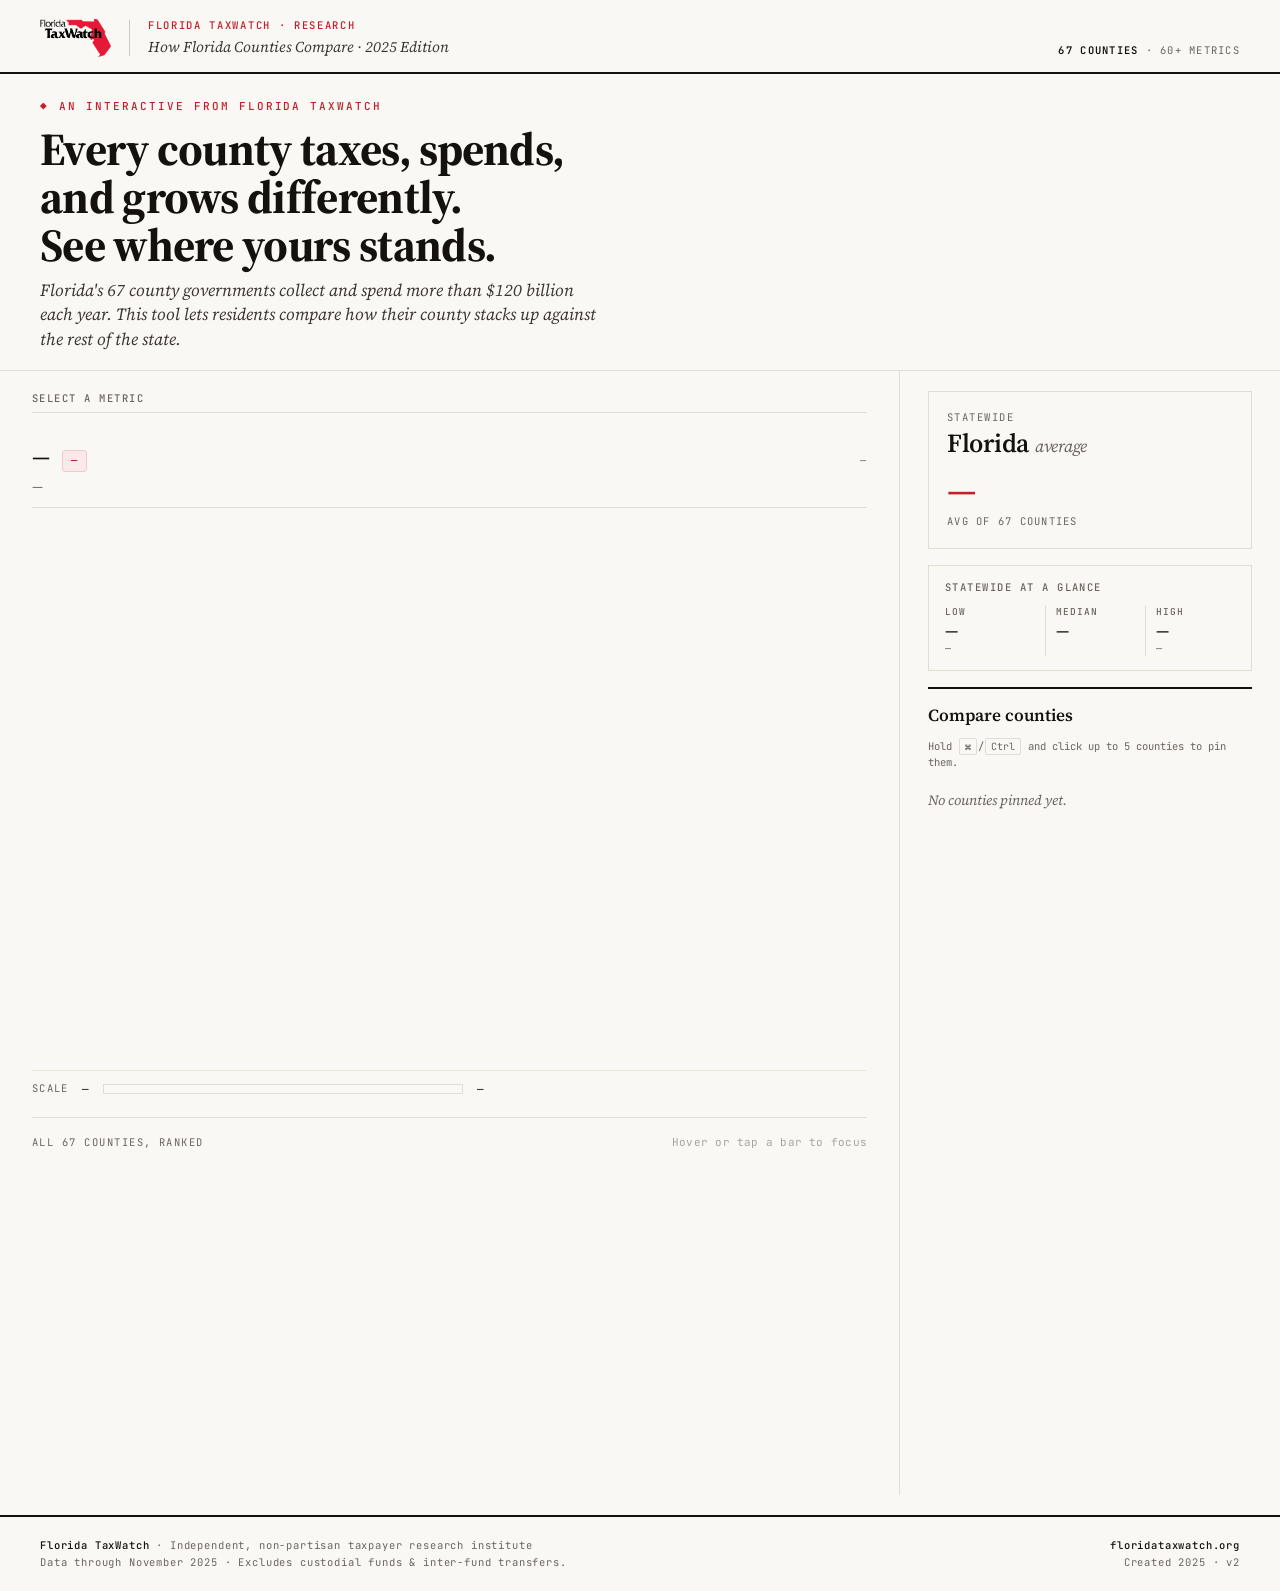
==== commit ffe71dc7: "Add files via upload" ====
--- a/index.html
+++ b/index.html
@@ -162,6 +162,8 @@
   .compare-bar-fill { height: 100%; }
   .compare-clear { font-family: var(--mono); font-size: 10.5px; letter-spacing: 0.1em; text-transform: uppercase; background: none; border: none; color: var(--ink-soft); cursor: pointer; padding: 2px 4px; }
   .compare-clear:hover { color: var(--red); }
+  .map-clear-btn { font-family: var(--mono); font-size: 10.5px; letter-spacing: 0.1em; text-transform: uppercase; background: var(--paper-2); border: 1px solid var(--rule); color: var(--ink-soft); cursor: pointer; padding: 5px 14px; border-radius: 2px; transition: all 0.12s ease; }
+  .map-clear-btn:hover { color: var(--red); border-color: var(--red); background: #fbe9ea; }
 
   .ranked { margin-top: 20px; border-top: 1px solid var(--rule); padding-top: 16px; }
   .ranked.hidden { display: none; }
@@ -202,8 +204,7 @@
     </div>
   </div>
   <div class="masthead-right">
-    <strong>67 Counties</strong> · 60+ Metrics<br>
-    Updated November 2025
+    <strong>67 Counties</strong> · 60+ Metrics
   </div>
 </header>
 
@@ -211,9 +212,6 @@
   <div class="eyebrow">An interactive from Florida TaxWatch</div>
   <h1 class="headline">Every county taxes, spends, and grows differently. See where yours stands.</h1>
   <p class="deck">Florida's 67 county governments collect and spend more than $120 billion each year. This tool lets residents compare how their county stacks up against the rest of the state.</p>
-  <div class="byline">
-    Source <strong style="color:var(--ink)">Florida Department of Revenue</strong><span class="sep">·</span>Office of Economic &amp; Demographic Research<span class="sep">·</span>Florida TaxWatch analysis
-  </div>
 </section>
 
 <main class="main">
@@ -231,6 +229,10 @@
         <div class="meta-pill" id="metric-meta">—</div>
       </div>
       <div class="readout-sub" id="metric-desc">—</div>
+    </div>
+
+    <div id="map-clear-wrap" style="display:none; margin-bottom:8px; text-align:right;">
+      <button id="map-clear-btn" class="map-clear-btn">✕ Clear selection</button>
     </div>
 
     <div class="map-frame">
@@ -1228,8 +1230,16 @@
     TT.style.left = x + 'px'; TT.style.top = y + 'px';
   }
 
-  function selectCounty(c) { selected = c; paths.classed('selected', f => f.id === c.fips); updateFocus(); renderRanked(); }
-  function clearSelect() { selected = null; paths.classed('selected', false); updateFocus(); renderRanked(); }
+  function syncMapClear() {
+    document.getElementById('map-clear-wrap').style.display = (selected || compared.length) ? '' : 'none';
+  }
+  function selectCounty(c) { selected = c; paths.classed('selected', f => f.id === c.fips); updateFocus(); renderRanked(); syncMapClear(); }
+  function clearSelect() { selected = null; paths.classed('selected', false); updateFocus(); renderRanked(); syncMapClear(); }
+  document.getElementById('map-clear-btn').onclick = () => {
+    compared = []; paths.classed('compared', false);
+    selected = null; paths.classed('selected', false);
+    renderCompare(); updateFocus(); renderRanked(); syncMapClear();
+  };
 
   function updateFocus() {
     const m = METRICS[currentMetric]; const s = stats[currentMetric];
@@ -1241,7 +1251,7 @@
       card.classList.add('empty');
       document.getElementById('focus-eyebrow').textContent = m.group.toUpperCase();
       document.getElementById('focus-name').innerHTML = 'Florida <span class="county-word">statewide</span>';
-      document.getElementById('focus-value').textContent = m.short;
+      document.getElementById('focus-value').textContent = m.label;
       document.getElementById('focus-value-label').textContent = 'SEE CHART AT LEFT';
       paired.style.display = 'none';
       document.getElementById('focus-stats').style.display = 'none';
@@ -1298,10 +1308,10 @@
     const i = compared.findIndex(x => x.fips === c.fips);
     if (i >= 0) compared.splice(i, 1); else if (compared.length < 5) compared.push(c);
     paths.classed('compared', f => compared.some(c => c.fips === f.id));
-    renderCompare(); renderRanked();
+    renderCompare(); renderRanked(); syncMapClear();
   }
   document.getElementById('compare-clear').onclick = () => {
-    compared = []; paths.classed('compared', false); renderCompare(); renderRanked();
+    compared = []; paths.classed('compared', false); renderCompare(); renderRanked(); syncMapClear();
   };
 
   function renderCompare() {
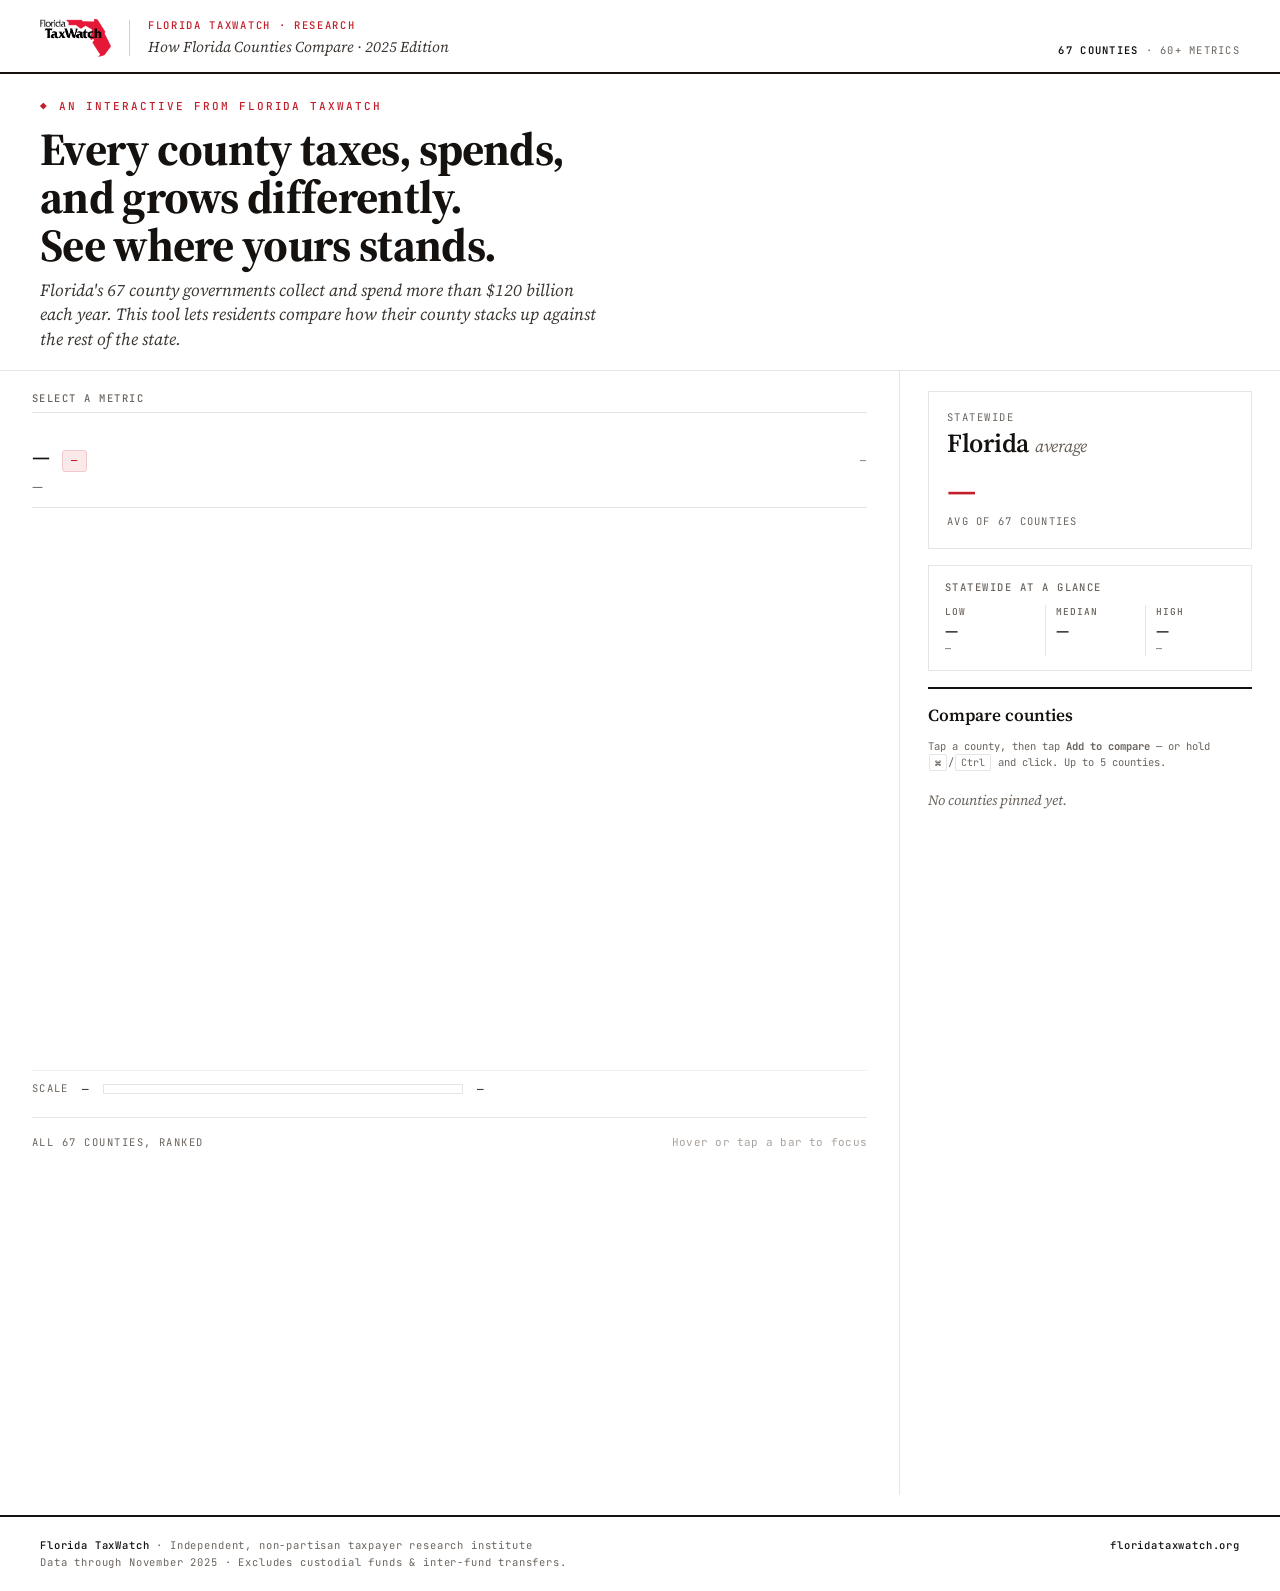
==== commit 5c2f034c: "Add files via upload" ====
--- a/index.html
+++ b/index.html
@@ -16,10 +16,10 @@
     --ink-mid:   #3b3632;
     --ink-soft:  #6b645e;
     --ink-faint: #a9a29c;
-    --paper:     #faf8f4;
-    --paper-2:   #f2ede4;
-    --rule:      #e3ddd1;
-    --rule-soft: #ebe6da;
+    --paper:     #ffffff;
+    --paper-2:   #f7f7f7;
+    --rule:      #e5e5e5;
+    --rule-soft: #f0f0f0;
     --navy:      #1a365d;
     --ok:        #2d6a4f;
     --serif:     "Source Serif 4", Georgia, "Times New Roman", serif;
@@ -90,6 +90,7 @@
   .county-path.selected { stroke: var(--ink); stroke-width: 2; }
   .county-path.compared { stroke: var(--red); stroke-width: 2; }
   .county-path.city-host { stroke: var(--red); stroke-width: 1.6; }
+  .county-label { font-family: var(--sans); font-size: 8.5px; font-weight: 500; fill: var(--ink); pointer-events: none; text-shadow: 0 0 2px var(--paper), 0 0 2px var(--paper); paint-order: stroke; stroke: var(--paper); stroke-width: 2px; stroke-linejoin: round; }
 
   /* Special charts */
   .sc-axis text { font-family: var(--mono); font-size: 10px; fill: var(--ink-soft); }
@@ -164,6 +165,10 @@
   .compare-clear:hover { color: var(--red); }
   .map-clear-btn { font-family: var(--mono); font-size: 10.5px; letter-spacing: 0.1em; text-transform: uppercase; background: var(--paper-2); border: 1px solid var(--rule); color: var(--ink-soft); cursor: pointer; padding: 5px 14px; border-radius: 2px; transition: all 0.12s ease; }
   .map-clear-btn:hover { color: var(--red); border-color: var(--red); background: #fbe9ea; }
+  .focus-pin-btn { display: block; width: 100%; margin-top: 14px; padding: 11px 14px; font-family: var(--mono); font-size: 11px; letter-spacing: 0.12em; text-transform: uppercase; font-weight: 500; background: var(--ink); color: var(--paper); border: 1px solid var(--ink); border-radius: 2px; cursor: pointer; transition: all 0.12s ease; }
+  .focus-pin-btn:hover { background: var(--ink-mid); border-color: var(--ink-mid); }
+  .focus-pin-btn.remove { background: var(--paper); color: var(--red); border-color: var(--red); }
+  .focus-pin-btn.remove:hover { background: #fbe9ea; }
 
   .ranked { margin-top: 20px; border-top: 1px solid var(--rule); padding-top: 16px; }
   .ranked.hidden { display: none; }
@@ -189,6 +194,23 @@
     .main { grid-template-columns: 1fr; }
     .map-col { border-right: none; border-bottom: 1px solid var(--rule); }
     #florida-map, #special-chart { height: 440px; }
+  }
+
+  @media (max-width: 700px) {
+    .masthead { padding: 14px 18px 12px; gap: 14px; }
+    .masthead img { height: 30px; }
+    .headline-wrap { padding: 18px 18px 14px; }
+    .map-col { padding: 16px 16px 24px; }
+    .side-col { padding: 16px 16px 24px; }
+    .colophon { padding: 16px 18px; gap: 14px; font-size: 10px; }
+
+    /* Compact tooltip on phone — was overwhelming */
+    .tooltip { max-width: 200px; padding: 7px 10px; font-size: 11px; }
+    .tooltip .tt-name { font-size: 13px; margin-bottom: 2px; }
+    .tooltip .tt-value { font-size: 12px; margin: 2px 0; }
+    .tooltip .tt-paired { font-size: 10.5px; }
+    .tooltip .tt-rank { font-size: 9.5px; margin-top: 3px; }
+    .tooltip .tt-hint { display: none; }
   }
 </style>
 </head>
@@ -290,6 +312,7 @@
           <span>Highest</span>
         </div>
       </div>
+      <button class="focus-pin-btn" id="focus-pin-btn" style="display:none;">+ Add to compare</button>
     </div>
 
     <div class="strip" id="strip">
@@ -318,7 +341,7 @@
         <button class="compare-clear" id="compare-clear" style="display:none;">Clear</button>
       </div>
       <div class="compare-hint">
-        Hold <kbd>⌘</kbd>/<kbd>Ctrl</kbd> and click up to 5 counties to pin them.
+        Tap a county, then tap <strong>Add to compare</strong> — or hold <kbd>⌘</kbd>/<kbd>Ctrl</kbd> and click. Up to 5 counties.
       </div>
       <div id="compare-list">
         <div style="font-family:var(--serif); font-style:italic; font-size:14px; color:var(--ink-soft); padding:10px 0;">No counties pinned yet.</div>
@@ -333,8 +356,7 @@
     Data through November 2025 · Excludes custodial funds &amp; inter-fund transfers.
   </div>
   <div style="text-align:right;">
-    <strong>floridataxwatch.org</strong><br>
-    Created 2025 · v2
+    <strong>floridataxwatch.org</strong>
   </div>
 </footer>
 
@@ -437,6 +459,17 @@
       if (ev.ctrlKey || ev.metaKey || ev.shiftKey) toggleCompare(c); else selectCounty(c);
     });
 
+  // County name labels — sit on top of each county. Small enough that they
+  // don't crowd the desktop view, but become readable when phone users
+  // pinch-zoom into the map (which is the only way to identify counties on
+  // touch since hover doesn't work).
+  mapG.selectAll('text.county-label').data(geo.features, d => d.id).enter().append('text')
+    .attr('class', 'county-label')
+    .attr('transform', d => { const [x, y] = path.centroid(d); return `translate(${x},${y})`; })
+    .attr('text-anchor', 'middle')
+    .attr('dominant-baseline', 'middle')
+    .text(d => { const c = counties.find(c => c.fips === d.id); return c ? c.name : ''; });
+
   // ── Color scale
   function makeScale(key) {
     const s = stats[key]; if (!s) return () => '#eee';
@@ -495,7 +528,7 @@
     const s = stats[key]; const scale = makeScale(key);
     paths.transition().duration(300).attr('fill', f => {
       const c = counties.find(c => c.fips === f.id); const v = c ? c[key] : null;
-      return v == null ? '#e5ded0' : scale(v);
+      return v == null ? '#e8e8e8' : scale(v);
     });
     buildLegend(scale.norm);
     document.getElementById('legend-min').textContent = fmtCompact(s?.min, m.format);
@@ -1246,6 +1279,8 @@
     const card = document.getElementById('focus-card');
     const paired = document.getElementById('focus-paired');
 
+    const pinBtn = document.getElementById('focus-pin-btn');
+
     // Special: hide stats/percentile
     if (m.special && m.special !== 'cityGrowth') {
       card.classList.add('empty');
@@ -1256,6 +1291,7 @@
       paired.style.display = 'none';
       document.getElementById('focus-stats').style.display = 'none';
       document.getElementById('percentile').style.display = 'none';
+      pinBtn.style.display = 'none';
       return;
     }
 
@@ -1268,6 +1304,7 @@
       paired.style.display = 'none';
       document.getElementById('focus-stats').style.display = 'none';
       document.getElementById('percentile').style.display = 'none';
+      pinBtn.style.display = 'none';
     } else {
       card.classList.remove('empty');
       document.getElementById('focus-eyebrow').textContent = m.short.toUpperCase();
@@ -1301,14 +1338,22 @@
       document.getElementById('percentile-fill').style.width = pct + '%';
       document.getElementById('percentile-tick').style.left = pct + '%';
       document.getElementById('percentile-label').textContent = `${pct}th PERCENTILE`;
-    }
-  }
+
+      const isCompared = compared.some(c => c.fips === selected.fips);
+      pinBtn.style.display = 'block';
+      pinBtn.textContent = isCompared ? '✓ Remove from compare' : '+ Add to compare';
+      pinBtn.classList.toggle('remove', isCompared);
+    }
+  }
+  document.getElementById('focus-pin-btn').onclick = () => {
+    if (selected) toggleCompare(selected);
+  };
 
   function toggleCompare(c) {
     const i = compared.findIndex(x => x.fips === c.fips);
     if (i >= 0) compared.splice(i, 1); else if (compared.length < 5) compared.push(c);
     paths.classed('compared', f => compared.some(c => c.fips === f.id));
-    renderCompare(); renderRanked(); syncMapClear();
+    renderCompare(); renderRanked(); updateFocus(); syncMapClear();
   }
   document.getElementById('compare-clear').onclick = () => {
     compared = []; paths.classed('compared', false); renderCompare(); renderRanked(); syncMapClear();
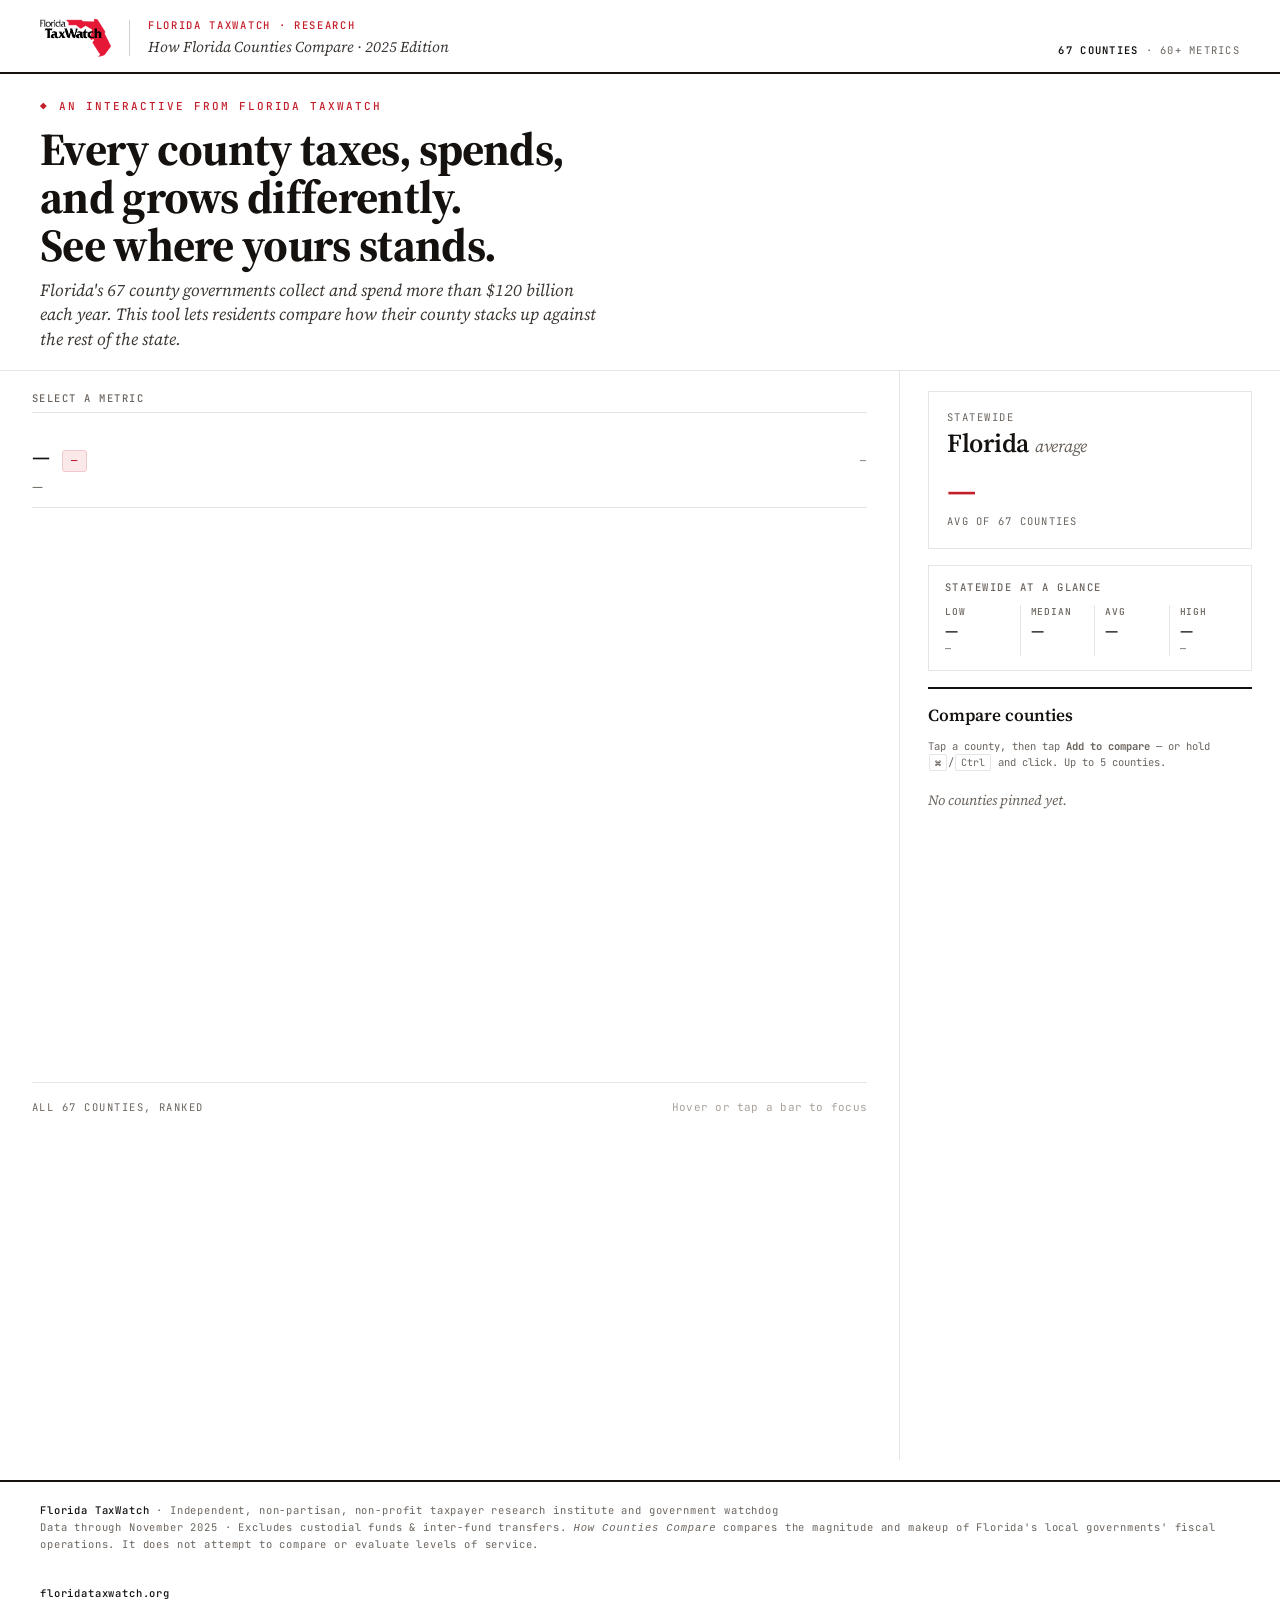
==== commit 28968d8a: "Add files via upload" ====
--- a/index.html
+++ b/index.html
@@ -59,7 +59,7 @@
   .group-tab.active { color: var(--red); border-bottom-color: var(--red); font-weight: 600; }
 
   .metric-row { display: flex; flex-wrap: wrap; gap: 6px; margin-bottom: 16px; }
-  .metric-chip { font-family: var(--sans); font-size: 12.5px; padding: 6px 12px; border: 1px solid var(--rule); background: var(--paper); color: var(--ink-mid); border-radius: 999px; cursor: pointer; transition: all 0.12s ease; white-space: nowrap; font-weight: 500; }
+  .metric-chip { font-family: var(--sans); font-size: 12.5px; padding: 6px 12px; border: 1px solid var(--rule); background: var(--paper); color: var(--ink-mid); border-radius: 999px; cursor: pointer; transition: all 0.12s ease; font-weight: 500; line-height: 1.35; }
   .metric-chip:hover { border-color: var(--ink-soft); color: var(--ink); }
   .metric-chip.active { background: var(--ink); color: var(--paper); border-color: var(--ink); }
 
@@ -103,7 +103,7 @@
   .sc-pie-pct { font-family: var(--serif); font-size: 15px; font-weight: 600; fill: var(--ink); }
   .sc-pie-slice { stroke: var(--paper); stroke-width: 2; }
 
-  .legend { display: flex; align-items: center; gap: 14px; padding: 10px 0 0; border-top: 1px solid var(--rule-soft); margin-top: 8px; }
+  .legend { display: none; align-items: center; gap: 14px; padding: 10px 0 0; border-top: 1px solid var(--rule-soft); margin-top: 8px; }
   .legend-title { font-family: var(--mono); font-size: 10.5px; letter-spacing: 0.12em; text-transform: uppercase; color: var(--ink-soft); }
   .legend-bar { display: flex; flex: 1; max-width: 360px; height: 10px; border: 1px solid var(--rule); }
   .legend-bar > div { flex: 1; height: 100%; }
@@ -141,7 +141,7 @@
 
   .strip { border: 1px solid var(--rule); padding: 14px 16px; margin-bottom: 16px; background: var(--paper); }
   .strip-title { font-family: var(--mono); font-size: 10.5px; letter-spacing: 0.14em; text-transform: uppercase; color: var(--ink-soft); margin-bottom: 10px; font-weight: 500; }
-  .strip-row { display: grid; grid-template-columns: repeat(3, 1fr); gap: 10px; }
+  .strip-row { display: grid; grid-template-columns: repeat(4, 1fr); gap: 8px; }
   .strip-cell { border-left: 1px solid var(--rule); padding-left: 10px; }
   .strip-cell:first-child { border-left: none; padding-left: 0; }
   .strip-cell .sc-label { font-family: var(--mono); font-size: 9.5px; letter-spacing: 0.1em; text-transform: uppercase; color: var(--ink-soft); margin-bottom: 2px; }
@@ -328,6 +328,10 @@
           <div class="sc-value" id="strip-med">—</div>
         </div>
         <div class="strip-cell">
+          <div class="sc-label">Avg</div>
+          <div class="sc-value" id="strip-avg">—</div>
+        </div>
+        <div class="strip-cell">
           <div class="sc-label">High</div>
           <div class="sc-value" id="strip-max">—</div>
           <div class="sc-county" id="strip-max-c">—</div>
@@ -352,8 +356,8 @@
 
 <footer class="colophon">
   <div>
-    <strong>Florida TaxWatch</strong> · Independent, non-partisan taxpayer research institute<br>
-    Data through November 2025 · Excludes custodial funds &amp; inter-fund transfers.
+    <strong>Florida TaxWatch</strong> · Independent, non-partisan, non-profit taxpayer research institute and government watchdog<br>
+    Data through November 2025 · Excludes custodial funds &amp; inter-fund transfers. <em>How Counties Compare</em> compares the magnitude and makeup of Florida's local governments' fiscal operations. It does not attempt to compare or evaluate levels of service.
   </div>
   <div style="text-align:right;">
     <strong>floridataxwatch.org</strong>
@@ -407,7 +411,7 @@
     if (m.hidden) continue;
     (groups[m.group] = groups[m.group] || []).push({ key, ...m });
   }
-  const groupOrder = ["Property tax", "Other taxes & fees", "County & Municipal Revenue", "County & Municipal Expenditure", "Population & Miscellaneous"];
+  const groupOrder = ["Property Taxes", "Other taxes & fees", "County & Municipal Revenue", "County & Municipal Expenditure", "Population & Miscellaneous"];
 
   let currentGroup = "Property tax";
   let currentMetric = "perCapitaTotalPropertyTaxLevies";
@@ -434,7 +438,7 @@
     for (const m of groups[currentGroup]) {
       const c = document.createElement('button');
       c.className = 'metric-chip' + (m.key === currentMetric ? ' active' : '');
-      c.textContent = m.short;
+      c.textContent = m.label;
       c.onclick = () => { currentMetric = m.key; renderChips(); applyMetric(); };
       rowEl.appendChild(c);
     }
@@ -540,6 +544,7 @@
     document.getElementById('strip-min').textContent = fmt(s?.min, m.format);
     document.getElementById('strip-min-c').textContent = minC?.name || '';
     document.getElementById('strip-med').textContent = fmt(s?.median, m.format);
+    document.getElementById('strip-avg').textContent = fmt(s?.mean, m.format);
     document.getElementById('strip-max').textContent = fmt(s?.max, m.format);
     document.getElementById('strip-max-c').textContent = maxC?.name || '';
 
@@ -1298,10 +1303,25 @@
     if (!selected) {
       card.classList.add('empty');
       document.getElementById('focus-eyebrow').textContent = 'STATEWIDE';
-      document.getElementById('focus-name').innerHTML = 'Florida <span class="county-word">average</span>';
-      document.getElementById('focus-value').textContent = fmt(s?.mean, m.format);
-      document.getElementById('focus-value-label').textContent = `AVG OF ${s?.count ?? 67} COUNTIES`;
-      paired.style.display = 'none';
+      if (m.statewide != null) {
+        document.getElementById('focus-name').innerHTML = m.floridaLabel
+          ? 'Florida'
+          : 'Florida <span class="county-word">statewide</span>';
+        document.getElementById('focus-value').textContent = fmt(m.statewide, m.format);
+        document.getElementById('focus-value-label').textContent = m.floridaLabel ? 'FLORIDA' : 'FLORIDA STATEWIDE';
+        if (m.statewideSecondary != null) {
+          paired.style.display = '';
+          document.getElementById('fp-label').textContent = (m.pairedLabel || 'Paired') + (m.floridaLabel ? ' — FLORIDA' : ' — STATEWIDE');
+          document.getElementById('fp-value').textContent = fmt(m.statewideSecondary, m.format);
+        } else {
+          paired.style.display = 'none';
+        }
+      } else {
+        document.getElementById('focus-name').innerHTML = 'Florida <span class="county-word">average</span>';
+        document.getElementById('focus-value').textContent = fmt(s?.mean, m.format);
+        document.getElementById('focus-value-label').textContent = `AVG OF ${s?.count ?? 67} COUNTIES`;
+        paired.style.display = 'none';
+      }
       document.getElementById('focus-stats').style.display = 'none';
       document.getElementById('percentile').style.display = 'none';
       pinBtn.style.display = 'none';
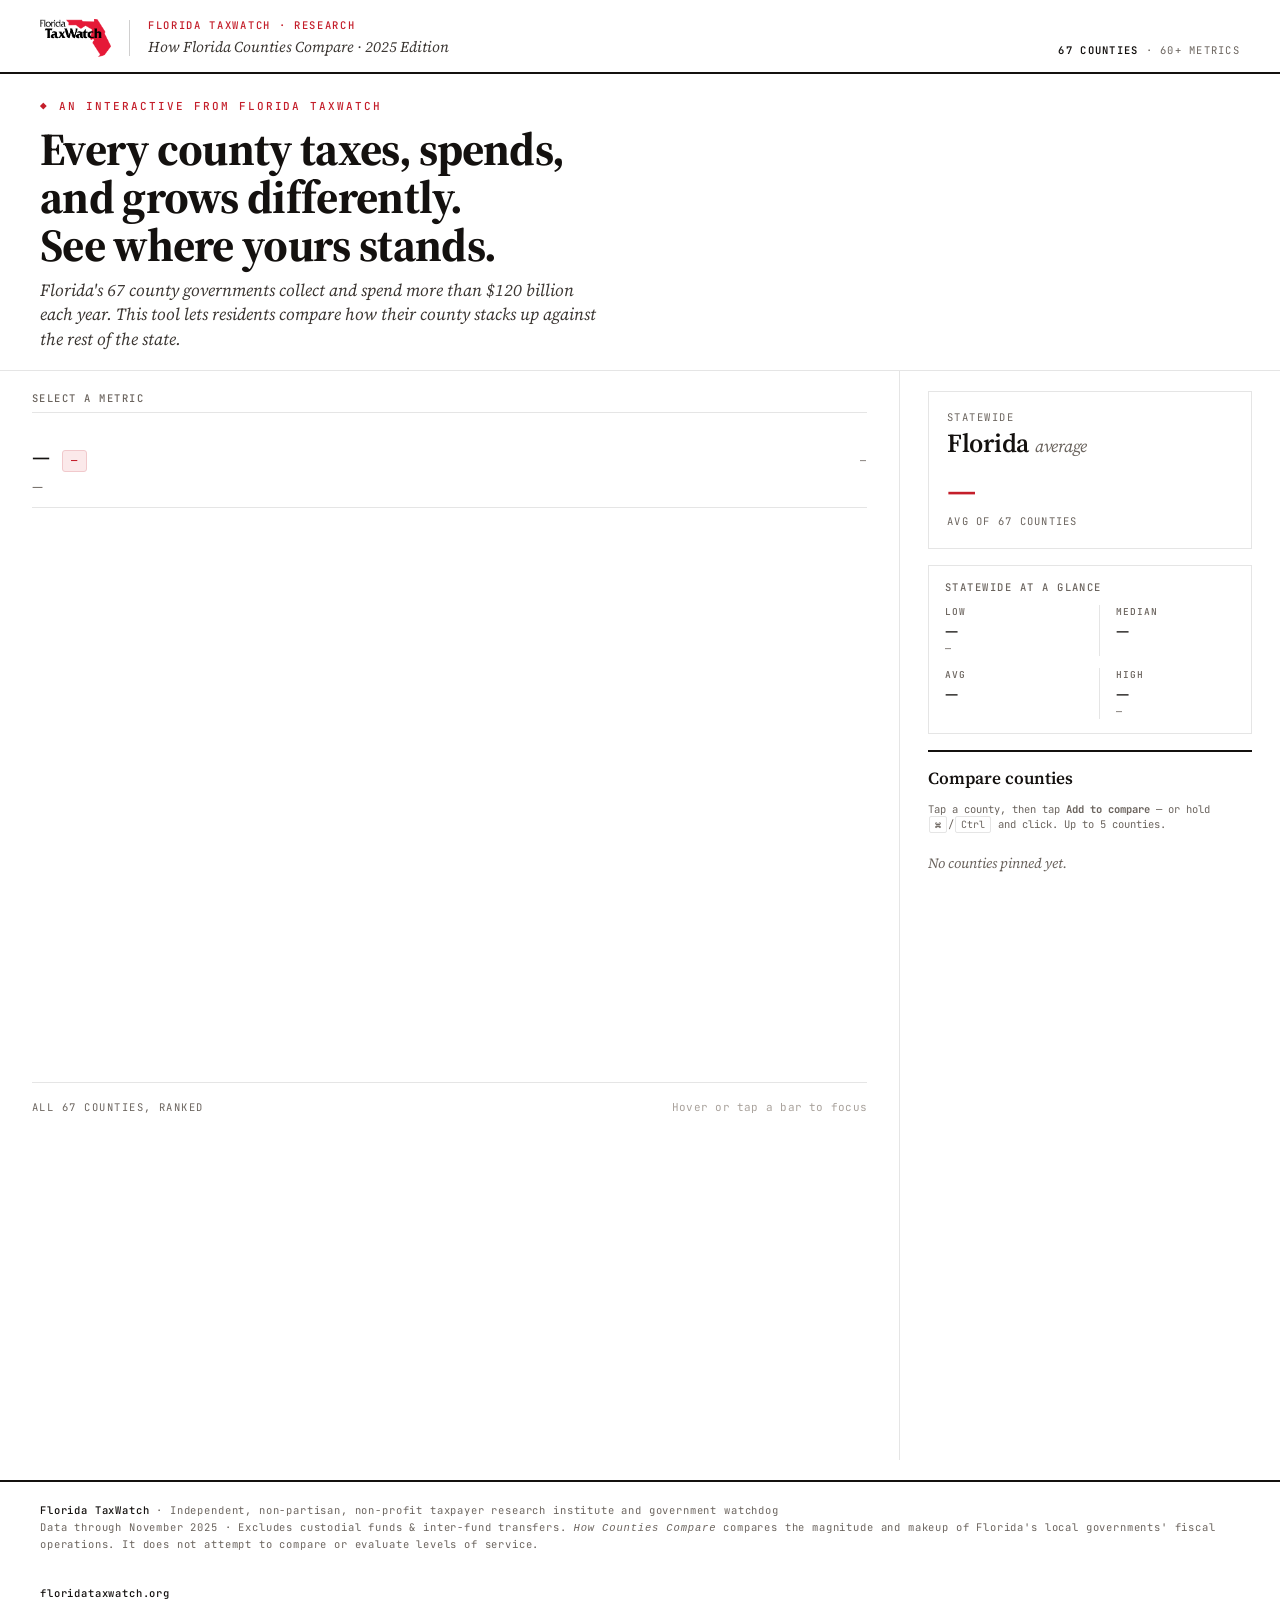
==== commit b5cf196d: "Fix Statewide-at-a-glance overflow: 2x2 stat grid In the 380px sidebar the four stats sat in one row" ====
--- a/index.html
+++ b/index.html
@@ -59,7 +59,7 @@
   .group-tab.active { color: var(--red); border-bottom-color: var(--red); font-weight: 600; }
 
   .metric-row { display: flex; flex-wrap: wrap; gap: 6px; margin-bottom: 16px; }
-  .metric-chip { font-family: var(--sans); font-size: 12.5px; padding: 6px 12px; border: 1px solid var(--rule); background: var(--paper); color: var(--ink-mid); border-radius: 999px; cursor: pointer; transition: all 0.12s ease; font-weight: 500; line-height: 1.35; }
+  .metric-chip { font-family: var(--sans); font-size: 12.5px; padding: 6px 12px; border: 1px solid var(--rule); background: var(--paper); color: var(--ink-mid); border-radius: 999px; cursor: pointer; transition: all 0.12s ease; font-weight: 500; line-height: 1.35; max-width: 100%; text-align: left; }
   .metric-chip:hover { border-color: var(--ink-soft); color: var(--ink); }
   .metric-chip.active { background: var(--ink); color: var(--paper); border-color: var(--ink); }
 
@@ -85,12 +85,20 @@
   .map-frame.has-map { min-height: 500px; }
   #florida-map, #special-chart { width: 100%; height: 540px; display: block; }
   #special-chart { display: none; }
-  .county-path { fill: var(--rule-soft); stroke: var(--paper); stroke-width: 0.6; cursor: pointer; transition: opacity 0.15s ease, stroke-width 0.12s ease; }
+  /* Light-gray (not white) borders so the county outlines — and the shape of
+     Florida — stay visible even where the fill is at the pale end of the scale,
+     instead of dissolving into the white page. */
+  .county-path { fill: var(--rule-soft); stroke: #cfcac5; stroke-width: 0.6; cursor: pointer; transition: opacity 0.15s ease, stroke-width 0.12s ease; }
   .county-path:hover { stroke: var(--ink); stroke-width: 1.4; }
   .county-path.selected { stroke: var(--ink); stroke-width: 2; }
   .county-path.compared { stroke: var(--red); stroke-width: 2; }
   .county-path.city-host { stroke: var(--red); stroke-width: 1.6; }
-  .county-label { font-family: var(--sans); font-size: 8.5px; font-weight: 500; fill: var(--ink); pointer-events: none; text-shadow: 0 0 2px var(--paper), 0 0 2px var(--paper); paint-order: stroke; stroke: var(--paper); stroke-width: 2px; stroke-linejoin: round; }
+  .county-label { font-family: var(--sans); font-size: 8.5px; font-weight: 500; fill: var(--ink); pointer-events: none; text-shadow: 0 0 2px var(--paper), 0 0 2px var(--paper); paint-order: stroke; stroke: var(--paper); stroke-width: 2px; stroke-linejoin: round; transition: opacity 0.15s ease; }
+  /* Names too wide for their county are hidden so they don't spill onto neighbors. */
+  .county-label.crowded { opacity: 0; }
+  /* …but reappear on hover, and all of them appear when the reader pinch-zooms in. */
+  .county-label.crowded.reveal { opacity: 1; }
+  .labels-zoomed .county-label.crowded { opacity: 1; }
 
   /* Special charts */
   .sc-axis text { font-family: var(--mono); font-size: 10px; fill: var(--ink-soft); }
@@ -141,11 +149,15 @@
 
   .strip { border: 1px solid var(--rule); padding: 14px 16px; margin-bottom: 16px; background: var(--paper); }
   .strip-title { font-family: var(--mono); font-size: 10.5px; letter-spacing: 0.14em; text-transform: uppercase; color: var(--ink-soft); margin-bottom: 10px; font-weight: 500; }
-  .strip-row { display: grid; grid-template-columns: repeat(4, 1fr); gap: 8px; }
-  .strip-cell { border-left: 1px solid var(--rule); padding-left: 10px; }
-  .strip-cell:first-child { border-left: none; padding-left: 0; }
+  /* 2×2 grid (was a single row of 4). In the 380px sidebar a one-row layout
+     left each cell too narrow, so wide values like $4,873.55 or 2,814,927
+     (single, unbreakable number tokens) spilled past the box. Two columns
+     roughly double each cell's width so every metric's numbers fit. */
+  .strip-row { display: grid; grid-template-columns: 1fr 1fr; gap: 12px 18px; }
+  .strip-cell { min-width: 0; }
+  .strip-cell:nth-child(even) { border-left: 1px solid var(--rule); padding-left: 16px; }
   .strip-cell .sc-label { font-family: var(--mono); font-size: 9.5px; letter-spacing: 0.1em; text-transform: uppercase; color: var(--ink-soft); margin-bottom: 2px; }
-  .strip-cell .sc-value { font-family: var(--serif); font-size: 16px; font-weight: 600; color: var(--ink); line-height: 1.1; }
+  .strip-cell .sc-value { font-family: var(--serif); font-size: 16px; font-weight: 600; color: var(--ink); line-height: 1.1; font-variant-numeric: tabular-nums; overflow-wrap: break-word; }
   .strip-cell .sc-county { font-family: var(--mono); font-size: 10px; color: var(--ink-soft); margin-top: 2px; }
 
   .compare { border-top: 2px solid var(--ink); padding-top: 14px; }
@@ -191,14 +203,23 @@
   .colophon strong { color: var(--ink); font-weight: 500; }
 
   @media (max-width: 1000px) {
-    .main { grid-template-columns: 1fr; }
+    /* minmax(0,1fr) — without the 0 floor a long metric label can force the
+       column wider than the screen, spilling the whole page into a horizontal
+       scroll on phones. */
+    .main { grid-template-columns: minmax(0, 1fr); }
     .map-col { border-right: none; border-bottom: 1px solid var(--rule); }
     #florida-map, #special-chart { height: 440px; }
   }
 
   @media (max-width: 700px) {
-    .masthead { padding: 14px 18px 12px; gap: 14px; }
+    .masthead { padding: 14px 18px 12px; gap: 14px; flex-wrap: wrap; }
     .masthead img { height: 30px; }
+    .masthead-left { min-width: 0; }
+    .masthead .brand-text { min-width: 0; }
+    /* The "67 Counties · 60+ Metrics" tag is decorative and overflows on
+       narrow phones — drop it so the masthead never clips. */
+    .masthead-right { display: none; }
+    .masthead .edition { font-size: 12.5px; white-space: normal; }
     .headline-wrap { padding: 18px 18px 14px; }
     .map-col { padding: 16px 16px 24px; }
     .side-col { padding: 16px 16px 24px; }
@@ -366,6 +387,8 @@
 
 <div class="tooltip" id="tooltip"></div>
 
+<script src="./shared/counties-data.js"></script>
+<script src="./shared/florida-geo.js"></script>
 <script src="./shared/florida-data.js"></script>
 <script src="./shared/property-tax-data.js"></script>
 <script src="./shared/municipal-expenditure-data.js"></script>
@@ -413,7 +436,7 @@
   }
   const groupOrder = ["Property Taxes", "Other taxes & fees", "County & Municipal Revenue", "County & Municipal Expenditure", "Population & Miscellaneous"];
 
-  let currentGroup = "Property tax";
+  let currentGroup = "Property Taxes";
   let currentMetric = "perCapitaTotalPropertyTaxLevies";
   let selected = null;
   let compared = [];
@@ -454,30 +477,52 @@
   const mapG = svg.append('g').attr('transform', 'translate(15, 15)');
   const paths = mapG.selectAll('path').data(geo.features, d => d.id).enter().append('path')
     .attr('class', 'county-path').attr('d', path)
-    .on('mouseenter', (ev, f) => showTT(ev, f))
+    .on('mouseenter', (ev, f) => { showTT(ev, f); const el = labelByFips.get(f.id); if (el) el.classList.add('reveal'); })
     .on('mousemove', positionTT)
-    .on('mouseleave', () => TT.classList.remove('visible'))
+    .on('mouseleave', (ev, f) => { TT.classList.remove('visible'); const el = labelByFips.get(f.id); if (el) el.classList.remove('reveal'); })
     .on('click', (ev, f) => {
       const c = counties.find(c => c.fips === f.id);
       if (!c) return;
       if (ev.ctrlKey || ev.metaKey || ev.shiftKey) toggleCompare(c); else selectCounty(c);
     });
 
-  // County name labels — sit on top of each county. Small enough that they
-  // don't crowd the desktop view, but become readable when phone users
-  // pinch-zoom into the map (which is the only way to identify counties on
-  // touch since hover doesn't work).
-  mapG.selectAll('text.county-label').data(geo.features, d => d.id).enter().append('text')
+  // County name labels — sit on top of each county. A name is hidden when it's
+  // wider than the county that holds it (it would otherwise spill onto
+  // neighbors and clutter the map). Hidden names reappear on hover, and all of
+  // them appear when the reader pinch-zooms in — where there is room to read
+  // them. On touch, pinch-zoom + this reveal is the main way to identify the
+  // small counties, since hover doesn't work there.
+  const labelByFips = new Map();
+  const labels = mapG.selectAll('text.county-label').data(geo.features, d => d.id).enter().append('text')
     .attr('class', 'county-label')
     .attr('transform', d => { const [x, y] = path.centroid(d); return `translate(${x},${y})`; })
     .attr('text-anchor', 'middle')
     .attr('dominant-baseline', 'middle')
     .text(d => { const c = counties.find(c => c.fips === d.id); return c ? c.name : ''; });
+  // Flag names wider than ~92% of their county's width as "crowded" (hidden).
+  // getBBox() can throw in some browsers if the SVG isn't laid out yet, so each
+  // measurement is guarded — a failure here must never abort the whole script
+  // (which would otherwise leave the map unrendered).
+  labels.each(function (d) {
+    labelByFips.set(d.id, this);
+    try {
+      const b = path.bounds(d);               // [[x0,y0],[x1,y1]] in map units
+      const countyW = b[1][0] - b[0][0];
+      if (this.getBBox().width > countyW * 0.92) this.classList.add('crowded');
+    } catch (e) { /* leave the label visible if it can't be measured */ }
+  });
+  // Reveal every hidden name once the reader pinch-zooms in past ~1.4×.
+  const vv = window.visualViewport;
+  if (vv) {
+    const syncZoomLabels = () => mapG.classed('labels-zoomed', vv.scale > 1.4);
+    vv.addEventListener('resize', syncZoomLabels);
+    vv.addEventListener('scroll', syncZoomLabels);
+  }
 
   // ── Color scale
   function makeScale(key) {
     const s = stats[key]; if (!s) return () => '#eee';
-    const inter = d3.interpolateRgb('#f6e6e2', '#5c0e16');
+    const inter = d3.interpolateRgb('#f2d6cd', '#5c0e16');
     const scale = d3.scaleSequential(inter).domain([s.min, s.max]).clamp(true);
     scale.norm = inter; return scale;
   }
@@ -1477,5 +1522,35 @@
   window.addEventListener('resize', () => renderRanked());
 })();
 </script>
+
+<script>
+// ── Embed auto-height ───────────────────────────────────────────────
+// When this page is shown inside an <iframe>, report our content height to
+// the parent window so the embedding page can size the iframe to fit — no
+// inner scrollbar, no cut-off on mobile (where the panels stack and the page
+// gets much taller). The parent listens for { type: 'ftw-hcc-height' }.
+// Harmless when not embedded (it simply does nothing).
+(function () {
+  if (window.parent === window) return; // not in an iframe
+  let last = 0;
+  function postHeight() {
+    const h = Math.max(
+      document.body.scrollHeight,
+      document.documentElement.scrollHeight
+    );
+    if (h && h !== last) {
+      last = h;
+      window.parent.postMessage({ type: 'ftw-hcc-height', height: h }, '*');
+    }
+  }
+  window.addEventListener('load', postHeight);
+  window.addEventListener('resize', postHeight);
+  // Body height changes whenever the reader switches metric (the tall city
+  // lists vs. the short pie views differ by ~1000px) — observe it directly.
+  if (window.ResizeObserver) new ResizeObserver(postHeight).observe(document.body);
+  // A few delayed posts catch async chart renders and web-font swaps.
+  [100, 400, 1000, 2500].forEach(t => setTimeout(postHeight, t));
+})();
+</script>
 </body>
 </html>
